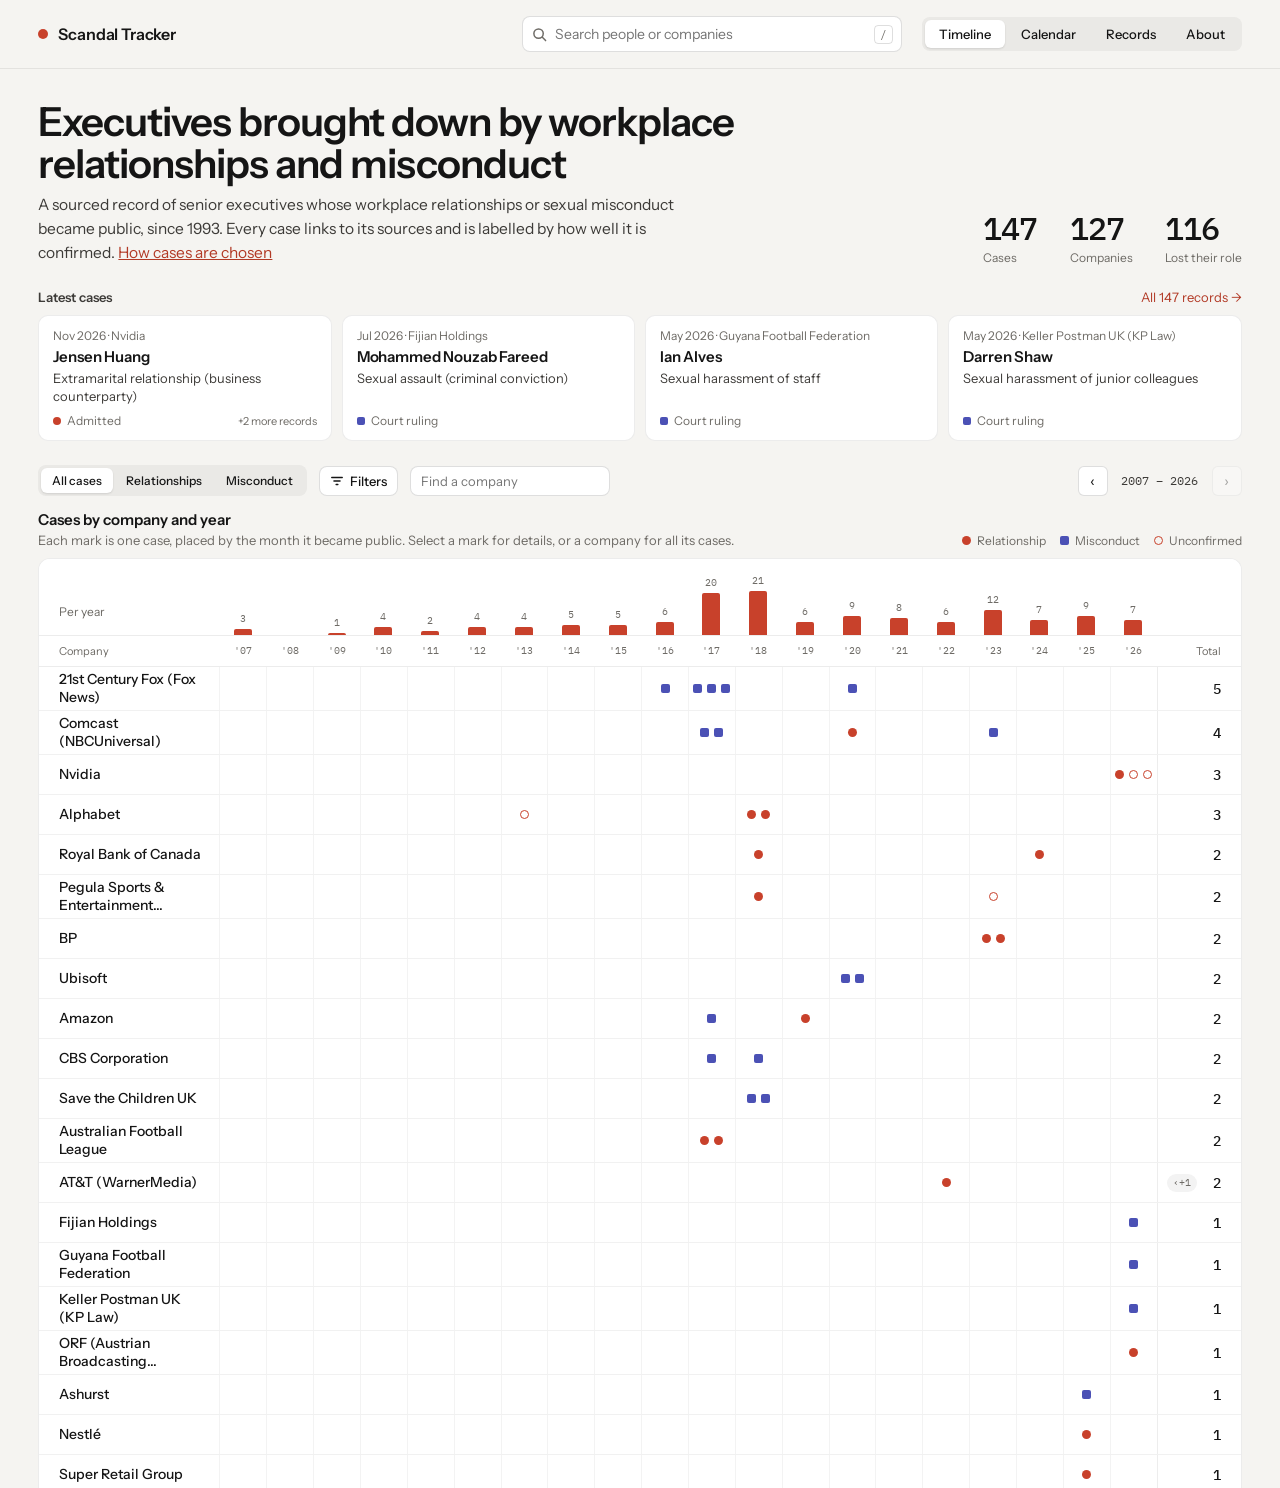
==== app/index.html @ d1c32d29 "app: clearer landing, filter pop-over and motion (ideas 2, 3, 4, 5, 13) Landing - Hero says what the" ====
<!doctype html>
<html lang="en">
<head>
<meta charset="utf-8">
<meta name="viewport" content="width=device-width, initial-scale=1">
<meta name="description" content="A tracker of publicly documented workplace-relationship and sexual-misconduct cases involving senior executives, with sources.">
<meta name="color-scheme" content="light dark">
<title>Scandal Tracker</title>
<link rel="preconnect" href="https://fonts.googleapis.com">
<link href="https://fonts.googleapis.com/css2?family=Instrument+Sans:wght@400;500;600&family=IBM+Plex+Mono:wght@400;500&display=swap" rel="stylesheet">
<link rel="stylesheet" href="styles.css?v=17">
</head>
<body>
<a class="skip" href="#main">Skip to content</a>
<div class="page">
  <header class="hdr" id="hdr">
    <a class="brand" href="#timeline" data-nav="timeline"><span class="brand-dot"></span><span>Scandal Tracker</span></a>
    <div class="search" id="search">
      <svg class="search-ic" viewBox="0 0 16 16" aria-hidden="true"><circle cx="7" cy="7" r="5"/><path d="M11 11l3.5 3.5"/></svg>
      <input id="q" type="search" placeholder="Search people or companies" autocomplete="off"
        role="combobox" aria-expanded="false" aria-controls="sugg" aria-autocomplete="list" aria-label="Search people or companies">
      <kbd class="kbd" aria-hidden="true">/</kbd>
      <ul id="sugg" class="sugg" role="listbox" aria-label="Suggestions" hidden></ul>
    </div>
    <button class="search-toggle" id="searchToggle" type="button" aria-label="Search" aria-expanded="false">
      <svg viewBox="0 0 16 16" aria-hidden="true"><circle cx="7" cy="7" r="5"/><path d="M11 11l3.5 3.5"/></svg>
    </button>
    <nav class="seg tabs" id="tabs" aria-label="Views">
      <button type="button" data-view="timeline">Timeline</button>
      <button type="button" data-view="calendar">Calendar</button>
      <button type="button" data-view="records">Records</button>
      <button type="button" data-view="about">About</button>
    </nav>
  </header>

  <main id="main" tabindex="-1">
    <p id="loading" class="loading" role="status">Loading cases…</p>

    <!-- Shared filter bar: moved into the active view's .fslot by app.js. -->
    <div class="filters" id="filters" hidden>
      <div class="fbar">
        <div class="seg seg-sm" id="typeSeg" role="group" aria-label="Case type">
          <button type="button" data-type="all">All cases</button>
          <button type="button" data-type="relationship">Relationships</button>
          <button type="button" data-type="misconduct">Misconduct</button>
        </div>
        <div class="fpop">
          <button type="button" class="btn fbtn" id="fBtn" aria-expanded="false" aria-controls="fPanel">
            <svg viewBox="0 0 16 16" aria-hidden="true"><path d="M2 4h12M4.5 8h7M7 12h2"/></svg>Filters<span class="fcount" id="fCount" hidden></span></button>
          <div class="fpanel" id="fPanel" role="group" aria-label="More filters" hidden>
            <label class="fld"><span>Company list</span>
              <select id="scope"><option value="All">All companies</option><option>Fortune 500</option><option>Global 500</option><option>Other notable</option></select></label>
            <label class="fld"><span>Evidence</span><select id="ev"></select></label>
            <label class="fld"><span>Outcome</span>
              <select id="lost"><option value="all">Any outcome</option><option value="yes">Lost their role</option><option value="no">Kept their role</option></select></label>
            <label class="chk"><input type="checkbox" id="showP" checked>Include prominent employees</label>
            <label class="chk only-tl"><input type="checkbox" id="showZero">Show companies with no cases</label>
            <div class="fpanel-foot"><button type="button" class="linkish" data-reset>Reset filters</button><button type="button" class="btn btn-sm" id="fDone">Done</button></div>
          </div>
        </div>
        <label class="find only-tl"><span class="vh">Find a company</span>
          <input id="coFind" type="search" placeholder="Find a company" autocomplete="off"></label>
        <div class="range only-tl">
          <button type="button" id="back" aria-label="Earlier years">‹</button>
          <div id="rangeLabel" class="mono" aria-live="polite"></div>
          <button type="button" id="fwd" aria-label="Later years">›</button>
        </div>
      </div>
      <div class="fsum" id="fsum" aria-live="polite"></div>
    </div>

    <section id="v-timeline" hidden>
      <div class="intro hero">
        <div class="intro-text">
          <h1>Executives brought down by workplace relationships and misconduct</h1>
          <p class="lede lede-lg">A sourced record of senior executives whose workplace relationships or sexual misconduct became public<span id="since"></span>. Every case links to its sources and is labelled by how well it is confirmed. <a href="#about/evidence" data-nav="about" data-sec="evidence">How cases are chosen</a></p>
        </div>
        <div class="stats" id="stats"></div>
      </div>
      <div class="latest" id="latest"></div>
      <div class="fslot"></div>
      <div class="tl-cap">
        <div>
          <h2 class="tl-title">Cases by company and year</h2>
          <p class="tl-hint">Each mark is one case, placed by the month it became public. Select a mark for details, or a company for all its cases.</p>
        </div>
        <div class="legend legend-inline" aria-label="Legend">
          <span><i class="dot"></i>Relationship</span>
          <span><i class="dot sq"></i>Misconduct</span>
          <span><i class="dot ring"></i>Unconfirmed</span>
        </div>
      </div>
      <div class="card tl-card"><div class="tl" id="timeline"></div></div>
      <div class="tl-more" id="tlMore"></div>
      <p class="note">Coverage is incomplete. Research is ongoing.</p>
    </section>

    <section id="v-calendar" hidden>
      <div class="intro">
        <div class="intro-text">
          <h1>Cases by month</h1>
          <p class="lede">Every case across all companies, by the month it became public. Darker means more cases. Select a month to see them.</p>
        </div>
        <div class="stats" id="calStats"></div>
      </div>
      <div class="fslot"></div>
      <div class="card scroll-x"><div class="heat" id="heat"></div></div>
      <div class="legend" id="heatLegend"></div>
      <div id="monthList" class="month-list" hidden tabindex="-1"></div>
    </section>

    <section id="v-records" hidden>
      <div class="intro intro-tight">
        <div class="intro-text">
          <h1 class="h1-sm">All records</h1>
          <p class="lede" id="recCount"></p>
        </div>
      </div>
      <div class="fslot"></div>
      <div class="card">
        <table class="tbl" id="recTbl">
          <thead><tr>
            <th aria-sort="descending"><button type="button" class="th-sort" data-sort="date">Disclosed</button></th>
            <th aria-sort="none"><button type="button" class="th-sort" data-sort="company">Company</button></th>
            <th aria-sort="none"><button type="button" class="th-sort" data-sort="person">Person</button></th>
            <th>Category</th><th>Outcome</th>
            <th aria-sort="none"><button type="button" class="th-sort" data-sort="evidence">Evidence</button></th>
          </tr></thead>
          <tbody id="rows"></tbody>
        </table>
      </div>
    </section>

    <section id="v-about" hidden>
      <article class="about" id="aboutDoc"><h1 class="h1-sm">About the data</h1><nav class="toc" id="toc" aria-label="On this page"></nav></article>
    </section>

    <p id="err" class="err" hidden></p>
  </main>

  <footer class="ftr" id="ftr" hidden>
    <div id="updated"></div>
    <div class="ftr-links">
      <a href="#about" data-nav="about">Methodology</a>
      <button type="button" class="linkish" id="dlCsv">Download CSV</button>
      <button type="button" class="linkish" id="dlJson">Download JSON</button>
    </div>
  </footer>

  <button type="button" class="totop" id="toTop" aria-label="Back to top" hidden>↑</button>
  <div id="backdrop" class="backdrop" hidden></div>
  <aside id="drawer" class="drawer" hidden aria-modal="true" role="dialog" aria-labelledby="drName"></aside>
  <div id="toast" class="toast" role="status" hidden></div>
  <div id="hovercard" class="hovercard" aria-hidden="true" hidden></div>
</div>
<script src="app.js?v=16"></script>
</body>
</html>
---- app/styles.css ----
:root{
  --bg:#f5f4f1;--surface:#fff;--ink:#151515;--ink-2:#3d3b38;--muted:#6e6b66;--faint:#8a8680;
  --rule:rgba(21,21,21,.08);--rule-row:rgba(21,21,21,.06);--grid:rgba(21,21,21,.05);
  --border:rgba(21,21,21,.14);--seg:rgba(21,21,21,.05);--empty-cell:rgba(21,21,21,.04);
  --hover:#faf9f7;--accent:#c8412b;--misc:#4b51b5;--shadow-stuck:0 10px 16px -14px rgba(21,21,21,.35);--link:#b23a26;--sel:#f3cfc6;--sum:#2a2826;
  --shadow-pill:0 1px 2px rgba(21,21,21,.12);--shadow-drawer:-12px 0 40px rgba(21,21,21,.12);--shadow-pop:0 8px 28px rgba(21,21,21,.14);
  --backdrop:rgba(21,21,21,.25);
  --mono:'IBM Plex Mono',ui-monospace,monospace;
  --hdr-h:69px;
  color-scheme:light;
}
@media (prefers-color-scheme:dark){
  :root:not([data-theme="light"]){
    --bg:#141312;--surface:#1c1b19;--ink:#f0eeea;--ink-2:#d2cfc9;--muted:#a19d96;--faint:#827e78;
    --rule:rgba(255,255,255,.09);--rule-row:rgba(255,255,255,.07);--grid:rgba(255,255,255,.05);
    --border:rgba(255,255,255,.16);--seg:rgba(255,255,255,.06);--empty-cell:rgba(255,255,255,.04);
    --hover:#242320;--accent:#e2604a;--misc:#a3a7f7;--shadow-stuck:0 10px 16px -14px rgba(0,0,0,.8);--link:#f08672;--sel:#6b2c22;--sum:#e4e1dc;
    --shadow-pill:0 1px 2px rgba(0,0,0,.5);--shadow-drawer:-12px 0 40px rgba(0,0,0,.5);--shadow-pop:0 8px 28px rgba(0,0,0,.5);
    --backdrop:rgba(0,0,0,.5);
    color-scheme:dark;
  }
}
:root[data-theme="dark"]{
  --bg:#141312;--surface:#1c1b19;--ink:#f0eeea;--ink-2:#d2cfc9;--muted:#a19d96;--faint:#827e78;
  --rule:rgba(255,255,255,.09);--rule-row:rgba(255,255,255,.07);--grid:rgba(255,255,255,.05);
  --border:rgba(255,255,255,.16);--seg:rgba(255,255,255,.06);--empty-cell:rgba(255,255,255,.04);
  --hover:#242320;--accent:#e2604a;--misc:#a3a7f7;--shadow-stuck:0 10px 16px -14px rgba(0,0,0,.8);--link:#f08672;--sel:#6b2c22;--sum:#e4e1dc;
  --shadow-pill:0 1px 2px rgba(0,0,0,.5);--shadow-drawer:-12px 0 40px rgba(0,0,0,.5);--shadow-pop:0 8px 28px rgba(0,0,0,.5);
  --backdrop:rgba(0,0,0,.5);
  color-scheme:dark;
}
*{box-sizing:border-box}
body{margin:0;background:var(--bg);color:var(--ink);font-family:'Instrument Sans',system-ui,sans-serif;-webkit-font-smoothing:antialiased}
body.locked{overflow:hidden}
a{color:var(--link)}a:hover{color:var(--ink)}
::selection{background:var(--sel)}
button,input,select{font-family:inherit}
:focus-visible{outline:2px solid var(--accent);outline-offset:2px}
.mono{font-family:var(--mono)}
.vh{position:absolute;width:1px;height:1px;overflow:hidden;clip:rect(0 0 0 0);white-space:nowrap}
.page{min-height:100vh;display:flex;flex-direction:column}

/* Shared controls */
.btn{border:1px solid var(--border);background:var(--surface);color:var(--ink);border-radius:8px;padding:6px 12px;font-size:13px;font-weight:500;cursor:pointer;min-height:32px}
.btn:hover:not(:disabled){border-color:var(--ink)}
.btn:disabled{opacity:.35;cursor:default}
.btn-sm{padding:4px 10px;font-size:12px;min-height:30px}
.linkish{border:none;background:none;padding:0;color:var(--link);text-decoration:underline;text-underline-offset:2px;cursor:pointer;font-size:inherit}
.linkish:hover{color:var(--ink)}
.co-link{border:none;background:none;padding:0;font:inherit;color:inherit;text-align:left;cursor:pointer}
.co-link:hover{color:var(--link);text-decoration:underline;text-underline-offset:2px}

/* Header */
/* Gains depth once content scrolls under it. */
.hdr{transition:box-shadow .2s ease,background-color .2s ease;display:flex;align-items:center;gap:16px 20px;flex-wrap:wrap;padding:16px clamp(16px,3vw,40px);border-bottom:1px solid var(--rule);background:var(--bg);position:sticky;top:0;z-index:6}
.hdr.scrolled{background:color-mix(in srgb,var(--bg) 84%,transparent);-webkit-backdrop-filter:blur(10px) saturate(1.2);backdrop-filter:blur(10px) saturate(1.2);box-shadow:var(--shadow-stuck)}
.brand{display:flex;align-items:center;gap:10px;font-weight:600;font-size:16px;letter-spacing:-.01em;color:var(--ink);text-decoration:none;white-space:nowrap}
.brand:hover{color:var(--ink)}
.brand-dot{width:10px;height:10px;border-radius:50%;background:var(--accent)}
.search{position:relative;flex:1 1 240px;max-width:380px;margin-left:auto;display:flex;align-items:center}
.search input{width:100%;height:36px;padding:0 34px 0 32px;border:1px solid var(--border);border-radius:8px;background:var(--surface);color:var(--ink);font-size:14px}
.search-ic,.search-toggle svg{width:15px;height:15px;fill:none;stroke:currentColor;stroke-width:1.6;stroke-linecap:round}
.search input:focus-visible{outline:none;border-color:var(--ink);box-shadow:0 0 0 3px var(--seg)}
.search-ic{position:absolute;left:10px;color:var(--muted);pointer-events:none}
.kbd{position:absolute;right:9px;font-family:var(--mono);font-size:11px;color:var(--muted);border:1px solid var(--border);border-radius:4px;padding:0 5px;line-height:17px;pointer-events:none}
.search input:focus~.kbd,.search input:not(:placeholder-shown)~.kbd{display:none}
.search-toggle{display:none;border:1px solid var(--border);background:var(--surface);color:var(--ink);border-radius:8px;width:36px;height:36px;align-items:center;justify-content:center;cursor:pointer}
.sugg{position:absolute;top:calc(100% + 6px);left:0;right:0;margin:0;padding:6px;list-style:none;background:var(--surface);border:1px solid var(--rule);border-radius:10px;box-shadow:var(--shadow-pop);max-height:60vh;overflow-y:auto;z-index:20}
.sugg[hidden]{display:none}
.sugg li{display:flex;justify-content:space-between;align-items:baseline;gap:12px;padding:8px 10px;border-radius:6px;cursor:pointer}
.sugg li:hover,.sugg li[aria-selected="true"]{background:var(--hover)}
.sg-l{font-size:14px;color:var(--ink)}
.sg-s{font-size:12px;color:var(--muted);white-space:nowrap;overflow:hidden;text-overflow:ellipsis}
.sg-co .sg-l::before,.sg-co0 .sg-l::before{content:"Company · ";color:var(--muted)}
.sg-co0 .sg-s{color:var(--faint)}
.sg-all .sg-l,.sg-about .sg-l{color:var(--link)}
.sugg li.sg-none{cursor:default;background:none}
.sg-none .sg-l{color:var(--muted)}
a.btn{display:inline-flex;align-items:center;text-decoration:none}

.seg{display:flex;gap:2px;background:var(--seg);border-radius:8px;padding:3px}
.seg button{border:none;border-radius:6px;padding:6px 14px;font-size:13px;font-weight:500;cursor:pointer;background:transparent;color:var(--ink)}
.seg-sm button{padding:5px 11px;font-size:12px}
.seg button.on{background:var(--surface);box-shadow:var(--shadow-pill)}

main{flex:1;width:100%;max-width:1320px;margin:0 auto;padding:32px clamp(16px,3vw,40px) 64px}
h1{margin:0 0 8px;font-size:clamp(28px,3.4vw,40px);font-weight:600;letter-spacing:-.025em;line-height:1.05}
.h1-sm{font-size:32px;letter-spacing:-.02em;margin:0}
.lede{margin:0;font-size:14px;line-height:1.55;color:var(--muted);text-wrap:pretty}
.intro{display:flex;justify-content:space-between;align-items:flex-end;gap:24px;flex-wrap:wrap;margin-bottom:24px}
.intro-text{max-width:560px}
.hero .intro-text{max-width:760px}
.lede-lg{font-size:15.5px;color:var(--ink-2);max-width:640px}
.lede a{white-space:nowrap}
.intro-tight{margin-bottom:16px}
.intro-tight .lede{margin-top:6px}
.stats{display:flex;gap:32px}
.stat-v{font-family:var(--mono);font-size:32px;font-weight:500;letter-spacing:-.02em;line-height:1}
.stat-l{font-size:12px;color:var(--muted);margin-top:6px}
.loading{color:var(--muted);font-size:14px}

.skip{position:absolute;left:-9999px;top:8px;z-index:30;background:var(--ink);color:var(--bg);padding:8px 12px;border-radius:6px}
.skip:focus{left:8px}
main:focus{outline:none}

/* Latest cases */
.latest{margin-bottom:24px}
.latest-top{display:flex;justify-content:space-between;align-items:baseline;gap:12px;margin-bottom:10px}
.latest-h{font-size:13px;font-weight:600;margin:0;color:var(--ink-2)}
.more-link{font-size:13px;text-decoration:none}
.more-link:hover{text-decoration:underline}
.latest-row{display:grid;grid-template-columns:repeat(4,minmax(0,1fr));gap:10px}
.lt-card{display:flex;flex-direction:column;align-items:flex-start;gap:4px;padding:12px 14px;border:1px solid var(--rule);border-radius:10px;background:var(--surface);color:var(--ink);text-align:left;cursor:pointer;min-width:0}
.lt-card:hover{border-color:var(--ink)}
.lt-meta{font-size:12px;color:var(--muted);max-width:100%;white-space:nowrap;overflow:hidden;text-overflow:ellipsis}
.lt-name{font-size:15px;font-weight:600;letter-spacing:-.01em}
.lt-cat{font-size:13px;color:var(--ink-2);line-height:1.35}
.lt-foot{margin-top:auto;padding-top:4px;display:flex;justify-content:space-between;align-items:center;gap:8px;width:100%}
.lt-card .ev{color:var(--muted)}
.lt-more{font-size:11px;color:var(--muted);white-space:nowrap}

/* Filters */
.filters{margin-bottom:6px}
.fbar{display:flex;align-items:center;flex-wrap:wrap;gap:10px 12px;margin-bottom:10px}
.fbar .range{margin-left:auto}
.filters:not([data-view="timeline"]) .only-tl{display:none!important}
.fpop{position:relative}
.fbtn{display:inline-flex;align-items:center;gap:6px;min-height:30px;padding:4px 10px}
.fbtn svg{width:14px;height:14px;fill:none;stroke:currentColor;stroke-width:1.6;stroke-linecap:round}
.fbtn.has{border-color:var(--ink)}
.fcount{min-width:18px;height:18px;padding:0 5px;border-radius:9px;background:var(--accent);color:#fff;font-size:11px;line-height:18px;text-align:center}
.fpanel{position:absolute;top:calc(100% + 6px);left:0;z-index:15;width:300px;display:grid;gap:12px;padding:14px;background:var(--surface);border:1px solid var(--rule);border-radius:12px;box-shadow:var(--shadow-pop)}
.fpanel[hidden]{display:none}
.fld{display:grid;gap:4px}
.fld span{font-size:12px;color:var(--muted)}
.fld select{font-size:13px;padding:6px 8px;min-height:32px;border:1px solid var(--border);border-radius:8px;background:var(--surface);color:var(--ink);width:100%}
.fpanel-foot{display:flex;justify-content:space-between;align-items:center;padding-top:10px;border-top:1px solid var(--rule);font-size:13px}
.toolbar{display:flex;align-items:center;gap:10px 14px;flex-wrap:wrap;margin-bottom:12px}
.tb-end{margin-left:auto}
.sel select{font-size:13px;padding:5px 8px;min-height:30px;border:1px solid var(--border);border-radius:8px;background:var(--surface);color:var(--ink);cursor:pointer}
.chk{display:flex;align-items:center;gap:6px;font-size:13px;cursor:pointer;color:var(--ink-2);white-space:nowrap;min-height:30px}
.chk input{accent-color:var(--accent);margin:0;width:15px;height:15px}
.fsum{display:flex;align-items:center;flex-wrap:wrap;gap:8px;font-size:13px;color:var(--muted)}
.fsum:empty{display:none}
.fsum b{color:var(--ink);font-weight:600}
.chip{display:inline-flex;align-items:center;gap:6px;font-size:12px;padding:3px 6px 3px 10px;border-radius:20px;border:1px solid var(--border);background:var(--surface);color:var(--ink);cursor:pointer}
.chip span{font-size:14px;line-height:1;color:var(--muted)}
.chip:hover{border-color:var(--ink)}
.find input{width:200px;padding:6px 10px;min-height:30px;border:1px solid var(--border);border-radius:8px;background:var(--surface);color:var(--ink);font-size:13px}
.tl-tools{margin-bottom:12px}
.range{display:flex;align-items:center;gap:6px}
.range button{width:30px;height:30px;border-radius:6px;border:1px solid var(--border);background:var(--surface);cursor:pointer;font-size:15px;color:var(--ink)}
.range button:hover:not(:disabled){border-color:var(--ink)}
.range button:disabled{opacity:.35;cursor:default}
#rangeLabel{font-size:12px;min-width:92px;text-align:center;color:var(--ink-2)}

/* Timeline */
.card{background:var(--surface);border:1px solid var(--rule);border-radius:12px}
.scroll-x{overflow-x:auto}
.tl-card{overflow:clip}
.tl{min-width:760px}
.tl-head{position:sticky;top:var(--hdr-h);z-index:3}
.tl-row{display:grid;grid-template-columns:180px 1fr 84px;border-bottom:1px solid var(--rule-row);background:var(--surface)}
.tl-row.hd{border-bottom-color:var(--rule)}
.tl-row.co{min-height:40px}
.tl-row.co:hover{background:var(--hover)}
.tl-name{padding:4px 12px 4px 20px;align-self:stretch;display:flex;align-items:center;border:none;background:none;text-align:left;font-size:14px;font-weight:500;line-height:1.25;color:var(--ink);cursor:pointer;min-width:0}
.tl-name span{display:-webkit-box;-webkit-line-clamp:2;-webkit-box-orient:vertical;overflow:hidden}
.tl-name:hover{color:var(--link);text-decoration:underline;text-underline-offset:2px}
.tl-lab{padding:8px 20px;font-size:11px;color:var(--muted);background:var(--surface);display:flex;align-items:flex-end}
.tl-lab.big{padding:16px 20px;font-size:12px}
.years{display:flex}
.hist{display:flex;align-items:flex-end;height:76px;padding-top:12px}
.bar-col{flex:1;display:flex;flex-direction:column;align-items:center;justify-content:flex-end;gap:4px;height:100%}
.bar-n{font-family:var(--mono);font-size:10px;color:var(--muted)}
.bar{width:50%;max-width:18px;background:var(--accent);border-radius:2px 2px 0 0}
.yr{flex:1;text-align:center;font-family:var(--mono);font-size:10px;color:var(--muted);padding:8px 0}
.cell{flex:1;min-width:0;border-left:1px solid var(--grid);display:flex;align-items:center;justify-content:center;flex-wrap:wrap;gap:5px;padding:6px 2px}
.tot{display:flex;align-items:center;justify-content:flex-end;gap:4px;padding-right:20px;border-left:1px solid var(--rule)}
.tot-n{font-family:var(--mono);font-size:14px;font-weight:500;min-width:1.4em;text-align:right}
.tot-n.zero{color:var(--faint)}
.tot-h{padding:8px 20px 8px 0;font-size:11px;color:var(--muted);text-align:right}
.shift{border:none;background:var(--seg);color:var(--muted);font-family:var(--mono);font-size:10px;border-radius:10px;padding:3px 6px;cursor:pointer;line-height:1.2}
.shift:hover{color:var(--ink);background:var(--sel)}
.tl-cap{display:flex;justify-content:space-between;align-items:flex-end;flex-wrap:wrap;gap:8px 20px;margin:14px 0 10px}
.tl-title{margin:0;font-size:15px;font-weight:600}
.tl-hint{margin:3px 0 0;font-size:13px;color:var(--muted)}
.tl-head.stuck .tl-row.hd:last-child{box-shadow:var(--shadow-stuck)}
.bar{transform-origin:bottom}
.stat-v{font-variant-numeric:tabular-nums}
.tl-more{display:flex;align-items:center;flex-wrap:wrap;gap:10px 14px;margin-top:14px;font-size:13px;color:var(--muted)}
.tl-more:empty{display:none}
.note{margin:12px 0 0;font-size:12px;color:var(--muted)}

.dot{display:inline-block;width:9px;height:9px;border-radius:50%;background:var(--accent);border:none;padding:0;flex:none;box-sizing:border-box}
.dot.ring{background:transparent;border:1.5px solid var(--accent)}
/* 9px visual, ~23px tap target (WCAG 2.5.8). */
button.dot{position:relative;cursor:pointer;transition:transform .12s}
button.dot::before{content:"";position:absolute;inset:-7px}
button.dot:hover{transform:scale(1.4)}
.dot.sm{width:8px;height:8px}
.dot.sq{border-radius:2px;background:var(--misc)}
.dot.sq.ring{background:transparent;border-color:var(--misc)}

.legend{display:flex;gap:20px;flex-wrap:wrap;align-items:center;margin-top:14px;font-size:12px;color:var(--muted)}
.legend span{display:flex;align-items:center;gap:6px}
.legend-inline{margin-top:0;gap:14px}
.legend-note{margin-left:auto}

/* Calendar */
.heat{padding:16px 20px;display:grid;grid-template-columns:48px repeat(12,minmax(24px,1fr)) 48px;gap:4px;align-items:center}
.heat.is-empty{display:block}
.heat .hm-h{font-family:var(--mono);font-size:10px;color:var(--muted);text-align:center}
.heat .hm-y{font-family:var(--mono);font-size:11px;color:var(--ink-2)}
.heat .hm-t{font-family:var(--mono);font-size:12px;font-weight:500;text-align:right}
.heat .hm-t.zero{color:var(--faint)}
.hm-c{height:24px;border-radius:4px;border:none;padding:0;background:var(--empty-cell);font-family:var(--mono);font-size:10px;color:var(--ink);cursor:default}
.hm-c.has{cursor:pointer}
.hm-c.has:hover,.hm-c.on{outline:2px solid var(--ink);outline-offset:1px}
.hm-sw{display:inline-block;width:14px;height:14px;border-radius:3px}
.month-list{margin-top:20px;scroll-margin-top:calc(var(--hdr-h) + 12px)}
.month-list:focus{outline:none}
.ml-top{display:flex;align-items:center;justify-content:space-between;gap:12px;margin-bottom:10px}
.month-list h2{font-size:15px;font-weight:600;margin:0}

/* Records */
.tbl{width:100%;border-collapse:collapse;font-size:14px}
.tbl th{text-align:left;padding:12px;font-weight:500;font-size:12px;color:var(--muted);border-bottom:1px solid var(--rule)}
#recTbl thead th{position:sticky;top:var(--hdr-h);background:var(--surface);z-index:1}
#recTbl thead th:first-child{border-top-left-radius:12px}
#recTbl thead th:last-child{border-top-right-radius:12px}
.th-sort{border:none;background:none;padding:0;font:inherit;color:inherit;cursor:pointer}
.th-sort:hover{color:var(--ink)}
.th-sort[data-dir="asc"],.th-sort[data-dir="desc"]{color:var(--ink)}
.th-sort[data-dir="asc"]::after{content:" ↑"}
.th-sort[data-dir="desc"]::after{content:" ↓"}
.tbl td{padding:12px;vertical-align:top;color:var(--ink-2)}
.tbl th:first-child,.tbl td:first-child{padding-left:20px}
.tbl th:last-child,.tbl td:last-child{padding-right:20px}
.tbl tbody tr{border-bottom:1px solid var(--rule-row);cursor:pointer}
.tbl tbody tr:hover{background:var(--hover)}
.tbl tbody tr.tr-empty{cursor:default}
.tbl tbody tr.tr-empty:hover{background:none}
.td-date{font-family:var(--mono);font-size:12px;color:var(--muted)!important;white-space:nowrap}
.td-co{font-weight:500;color:var(--ink)!important}
.td-ex{color:var(--ink)!important}
.sub{font-size:12px;color:var(--faint)}
.ptag{display:inline-block;font-size:11px;padding:1px 6px;margin-left:4px;border-radius:10px;background:var(--seg);color:var(--ink-2);white-space:nowrap}
.ev{display:flex;align-items:center;gap:6px;font-size:12px;white-space:nowrap}
.empty{padding:28px 20px;color:var(--muted);font-size:14px}
.empty p{margin:0 0 12px}
.empty-act{display:flex;gap:8px;flex-wrap:wrap}

/* About */
.about{max-width:680px;display:flex;flex-direction:column;gap:28px}
.about section{display:flex;flex-direction:column;gap:10px;scroll-margin-top:calc(var(--hdr-h) + 16px)}
.about section:focus{outline:none}
.about h2{margin:0;font-size:15px;font-weight:600}
.about ul,.about ol{margin:0;padding-left:18px;display:flex;flex-direction:column;gap:6px;font-size:14px;line-height:1.6;color:var(--ink-2)}
.about p{margin:0;font-size:14px;line-height:1.6;color:var(--ink-2)}
.toc{display:flex;flex-wrap:wrap;gap:6px 16px;align-items:baseline;font-size:13px;padding-bottom:20px;border-bottom:1px solid var(--rule)}
.toc-l{font-size:12px;color:var(--muted)}

/* Drawer */
.backdrop{position:fixed;inset:0;background:var(--backdrop);z-index:10}
.drawer{position:fixed;top:0;right:0;bottom:0;width:min(480px,100%);background:var(--surface);z-index:11;box-shadow:var(--shadow-drawer);overflow-y:auto;overscroll-behavior:contain;padding:20px 28px 28px;display:flex;flex-direction:column;gap:18px}
.drawer[hidden],.backdrop[hidden]{display:none}
.dr-nav{display:flex;align-items:center;gap:8px;padding-bottom:14px;border-bottom:1px solid var(--rule)}
.dr-pos{font-size:12px;color:var(--muted);min-width:64px;text-align:center}
.dr-meta{font-size:12px;color:var(--muted)}
.dr-meta .co-link{color:var(--ink-2);font-weight:500}
.dr-name{font-size:26px;font-weight:600;letter-spacing:-.02em;line-height:1.15;margin:6px 0 0}
.dr-role{font-size:14px;color:var(--muted);margin-top:2px}
.dr-x{border:1px solid var(--border);background:var(--surface);border-radius:8px;width:32px;height:32px;cursor:pointer;font-size:16px;color:var(--ink);flex:none;margin-left:auto}
.dr-x:hover{border-color:var(--ink)}
.pills{display:flex;gap:8px;flex-wrap:wrap}
.pill{display:flex;align-items:center;gap:6px;font-size:12px;padding:4px 10px;border-radius:20px;background:var(--bg);color:var(--ink)}
.pill.kind{background:transparent;border:1px solid var(--rule)}
.pill.tier{text-decoration:none;border:1px solid transparent}
.pill.tier span{color:var(--muted);font-size:11px}
.pill.tier:hover{border-color:var(--ink);color:var(--ink)}
.dr-def{margin:-6px 0 0;font-size:13px;line-height:1.5;color:var(--muted)}
.dr-def strong{color:var(--ink-2);font-weight:500}
.dr-sum{margin:0;font-size:14px;line-height:1.65;color:var(--sum)}
.dr-facts{display:grid;grid-template-columns:auto 1fr;gap:6px 16px;margin:0;font-size:13px}
.dr-facts dt{color:var(--muted)}
.dr-facts dd{margin:0;color:var(--ink-2)}
.dr-rel ul{margin:0;padding-left:18px;display:flex;flex-direction:column;gap:4px;font-size:13px}
.dr-src{border-top:1px solid var(--rule);padding-top:16px}
.src-card{display:flex;justify-content:space-between;align-items:center;gap:12px;padding:12px 14px;border:1px solid var(--border);border-radius:8px;text-decoration:none;color:var(--ink);margin-bottom:16px}
.src-card:hover{border-color:var(--ink);color:var(--ink)}
.src-l{font-size:13px;font-weight:500}
.src-h{font-size:12px;color:var(--muted);font-family:var(--mono);word-break:break-all}
.src-arrow{font-size:16px;color:var(--accent)}
.src-t{font-size:12px;color:var(--muted);margin-bottom:8px}
.dr-src ul{margin:0;padding-left:18px;display:flex;flex-direction:column;gap:4px;font-size:13px;color:var(--ink-2)}
.dr-arch{margin:10px 0 0;font-size:13px}
.dr-act{display:flex;gap:8px}
.err{color:var(--link);font-size:14px}

/* Footer and floating bits */
.ftr{display:flex;justify-content:space-between;align-items:center;flex-wrap:wrap;gap:10px 24px;padding:20px clamp(16px,3vw,40px);border-top:1px solid var(--rule);font-size:13px;color:var(--muted)}
.ftr-links{display:flex;flex-wrap:wrap;gap:8px 18px}
.ftr-links a,.ftr-links .linkish{color:var(--muted)}
.ftr-links a:hover,.ftr-links .linkish:hover{color:var(--ink)}
.totop{position:fixed;right:16px;bottom:16px;width:42px;height:42px;border-radius:50%;border:1px solid var(--border);background:var(--surface);color:var(--ink);box-shadow:var(--shadow-pop);font-size:18px;cursor:pointer;z-index:8}
.totop[hidden]{display:none}
.toast{position:fixed;left:50%;bottom:24px;transform:translateX(-50%);max-width:min(90vw,520px);word-break:break-all;background:var(--ink);color:var(--bg);padding:9px 14px;border-radius:8px;font-size:13px;z-index:30;box-shadow:var(--shadow-pop)}
.toast[hidden]{display:none}

/* Hover card for timeline dots */
.hovercard{position:fixed;z-index:25;width:290px;padding:12px 14px;background:var(--surface);border:1px solid var(--rule);border-radius:10px;box-shadow:var(--shadow-pop);pointer-events:none;opacity:0;transform:translateY(4px);transition:opacity .12s ease-out,transform .12s ease-out}
.hovercard.below{transform:translateY(-4px)}
.hovercard.show{opacity:1;transform:none}
.hovercard[hidden]{display:none}
.hc-meta{font-size:11px;color:var(--muted)}
.hc-name{font-size:15px;font-weight:600;margin-top:3px;letter-spacing:-.01em}
.hc-role{font-size:12px;color:var(--muted)}
.hc-sum{margin:8px 0 0;font-size:13px;line-height:1.45;color:var(--ink-2)}
.hc-foot{display:flex;justify-content:space-between;align-items:center;margin-top:10px;font-size:12px}
.hc-foot .ev{color:var(--ink-2)}
.hc-cta{color:var(--faint);font-size:11px}

/* Motion: first-load reveal and pop-overs. Skipped entirely under reduced motion. */
@media (prefers-reduced-motion:no-preference){
  .tl.intro .bar{animation:st-grow .6s cubic-bezier(.2,.7,.2,1) both;animation-delay:calc(var(--i) * 18ms)}
  .tl.intro .bar-n{animation:st-fade .35s ease-out both;animation-delay:calc(var(--i) * 18ms + 280ms)}
  .tl.intro button.dot{animation:st-pop .35s cubic-bezier(.2,.7,.2,1) both;animation-delay:.3s}
  .fpanel:not([hidden]),.sugg:not([hidden]){animation:st-drop .14s ease-out}
}
@keyframes st-grow{from{transform:scaleY(0)}}
@keyframes st-fade{from{opacity:0}}
@keyframes st-pop{from{opacity:0;transform:scale(.3)}}
@keyframes st-drop{from{opacity:0;transform:translateY(-4px)}}
@media (prefers-reduced-motion:reduce){button.dot,.hovercard,.hdr{transition:none}}

/* Tablet and below */
@media (max-width:1000px){
  .latest-row{grid-template-columns:repeat(2,minmax(0,1fr))}
}
@media (max-width:900px){
  .tl{min-width:0}
  .tl-row{grid-template-columns:150px 1fr 70px}
  .tl-name{padding-left:14px}
  .tl-lab,.tl-lab.big{padding-left:14px;padding-right:14px}
  .tot,.tot-h{padding-right:14px}
  .tb-end{margin-left:0}
  .legend-inline{flex-basis:100%}
}

/* Phone */
@media (max-width:640px){
  .hdr{padding:10px 16px;gap:10px}
  .brand{flex:1}
  .search-toggle{display:inline-flex;order:2}
  .search{display:none;order:3;flex-basis:100%;max-width:none;margin-left:0}
  .hdr.s-open .search{display:flex}
  .kbd{display:none}
  .tabs{order:4;width:100%;overflow-x:auto}
  .tabs button{flex:1;padding:7px 8px}
  main{padding:20px 16px 48px}
  h1{font-size:26px}
  .h1-sm{font-size:26px}
  .intro{margin-bottom:18px;gap:16px}
  .stats{gap:24px}
  .stat-v{font-size:26px}
  .legend{gap:12px}
  .legend-note{margin-left:0;flex-basis:100%}
  .seg{max-width:100%;overflow-x:auto}
  .seg-sm button{white-space:nowrap}
  .toolbar{gap:8px 10px}
  .fbar .range{order:2}
  .find{order:3;flex:1 1 100%;min-width:0}
  .find input{width:100%}
  .fpanel{width:min(320px,calc(100vw - 32px))}
  .lede-lg{font-size:15px}

  .latest-row{display:grid;grid-auto-flow:column;grid-template-columns:none;grid-auto-columns:78%;overflow-x:auto;scroll-snap-type:x mandatory;padding-bottom:4px}
  .lt-card{scroll-snap-align:start}

  .tl{min-width:0}
  .tl-row{grid-template-columns:112px 1fr 50px}
  .tl-name{padding:4px 6px 4px 10px;font-size:13px}
  .tl-lab,.tl-lab.big{padding:8px 10px}
  .tot{padding-right:8px;flex-direction:column-reverse;align-items:flex-end;justify-content:center;gap:2px}
  .tot-h{padding-right:8px}
  .shift{font-size:9px;padding:2px 4px}

  .heat{padding:12px 8px;grid-template-columns:34px repeat(12,1fr) 24px;gap:2px}
  .heat .hm-h{font-size:9px}
  .heat .hm-y,.heat .hm-t{font-size:10px}
  .hm-c{height:22px;font-size:9px;border-radius:3px}

  /* Records as cards; the header becomes a sort bar. */
  .tbl,.tbl tbody{display:block}
  .tbl thead{display:none}
  #recTbl thead{display:block}
  #recTbl thead tr{display:flex;flex-wrap:wrap;align-items:center;gap:6px 16px;padding:10px 16px;border-bottom:1px solid var(--rule)}
  #recTbl thead tr::before{content:"Sort by";font-size:12px;color:var(--faint)}
  #recTbl thead th{position:static;padding:0!important;border:none}
  #recTbl thead th:not([aria-sort]){display:none}
  .tbl tbody tr{display:grid;grid-template-columns:1fr auto;grid-template-areas:"date ev" "ex ex" "co co" "cat cat" "out out";gap:2px 12px;padding:14px 16px}
  .tbl tbody tr.tr-empty{display:block;padding:0}
  .tbl td{padding:0!important}
  .tbl .td-date{grid-area:date}
  .tbl .td-ev{grid-area:ev}
  .tbl .td-ex{grid-area:ex;font-size:15px;font-weight:500;margin-top:4px}
  .tbl .td-co{grid-area:co;font-weight:400;color:var(--ink-2)!important}
  .tbl .td-cat{grid-area:cat;font-size:13px;color:var(--muted)}
  .tbl .td-out{grid-area:out;font-size:13px;color:var(--muted)}
  .tbl .td-out::before{content:"Outcome: "}
  .drawer{padding:14px 16px 24px}
  .dr-name{font-size:22px}
  .ftr{flex-direction:column;align-items:flex-start}
}
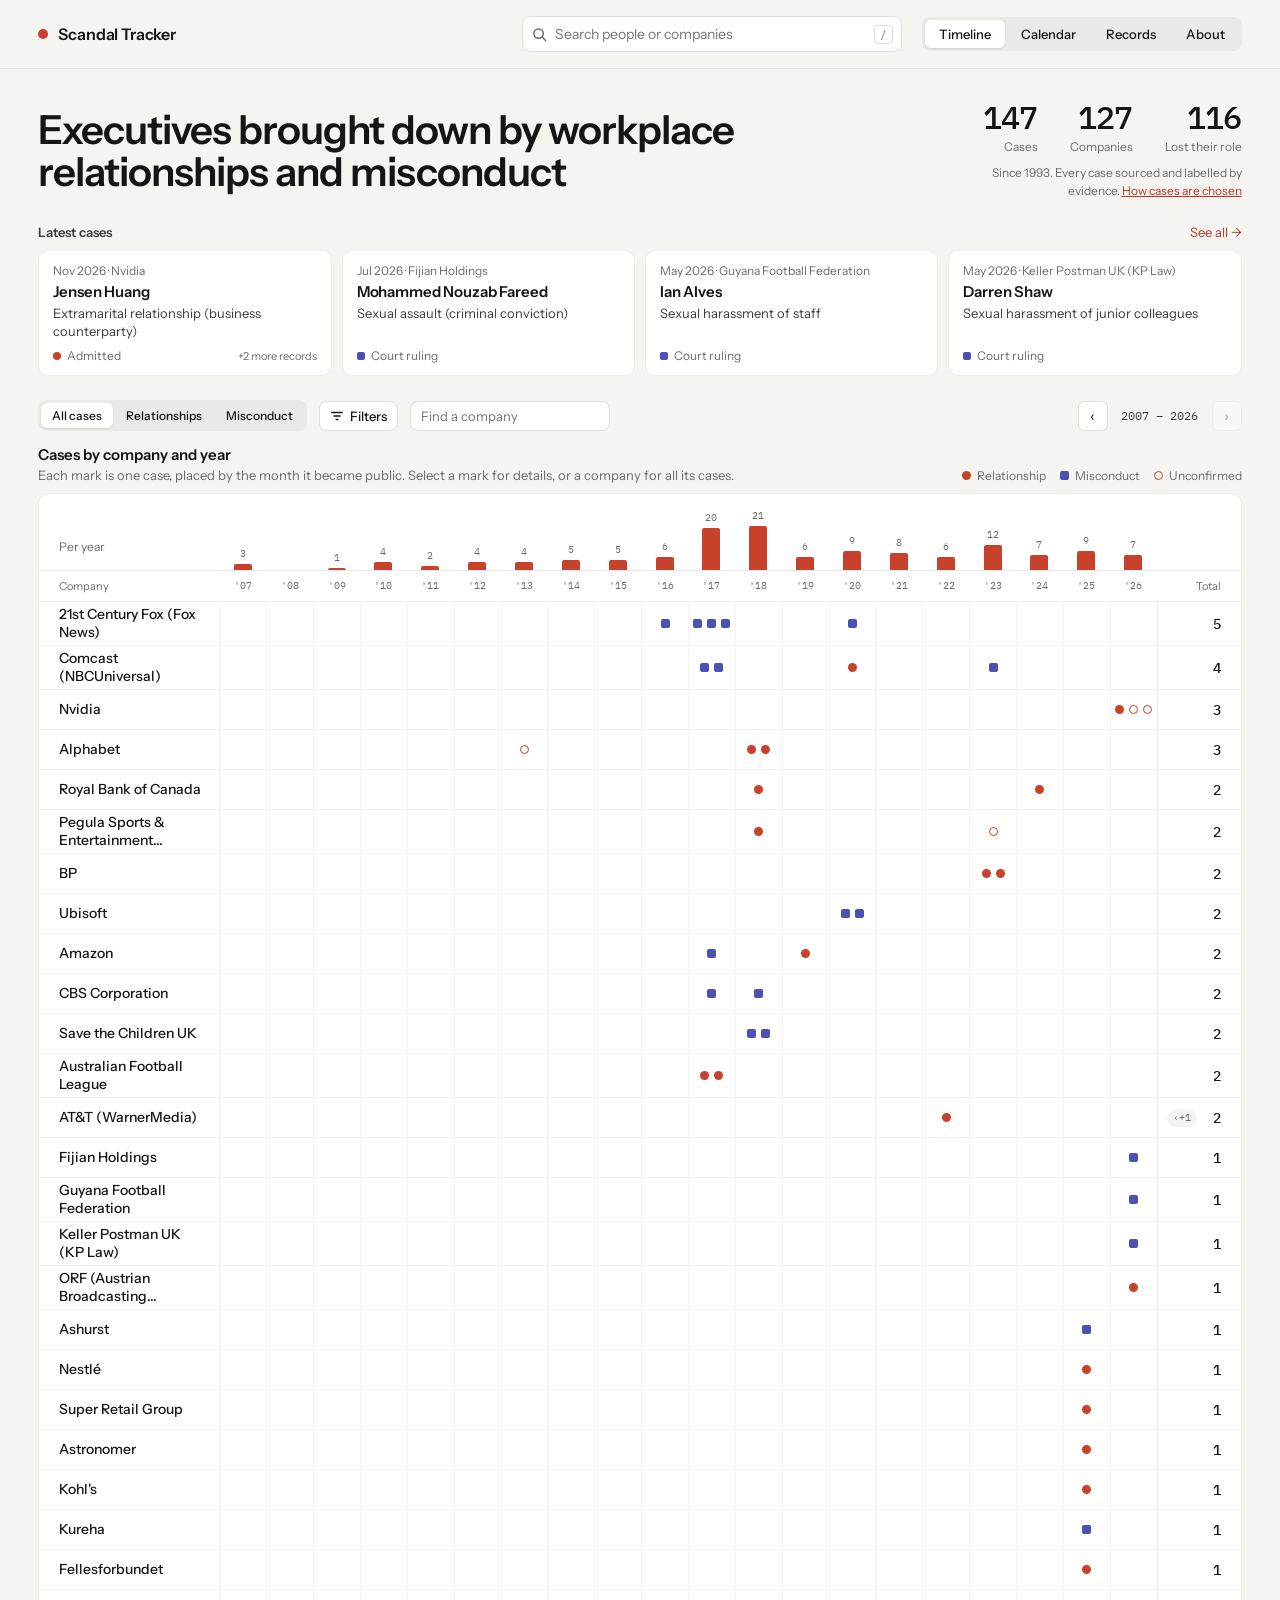
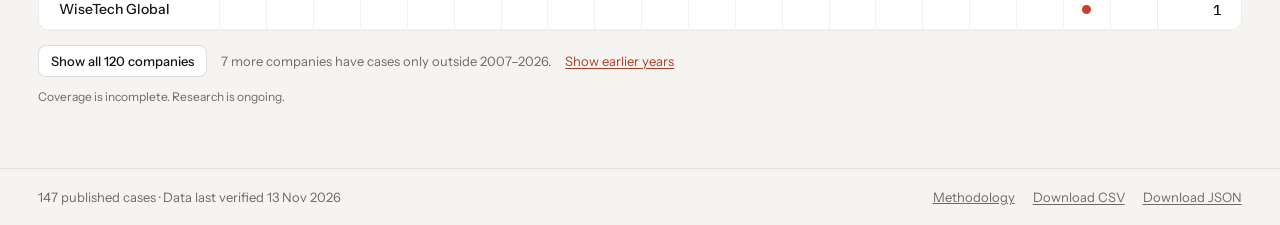
==== commit 53150c3d: "app: fix load jitter; quieter hero - The first-load reveal added an "intro" class to the timeline, w" ====
--- a/app/index.html
+++ b/app/index.html
@@ -8,7 +8,7 @@
 <title>Scandal Tracker</title>
 <link rel="preconnect" href="https://fonts.googleapis.com">
 <link href="https://fonts.googleapis.com/css2?family=Instrument+Sans:wght@400;500;600&family=IBM+Plex+Mono:wght@400;500&display=swap" rel="stylesheet">
-<link rel="stylesheet" href="styles.css?v=17">
+<link rel="stylesheet" href="styles.css?v=18">
 </head>
 <body>
 <a class="skip" href="#main">Skip to content</a>
@@ -71,11 +71,11 @@
 
     <section id="v-timeline" hidden>
       <div class="intro hero">
-        <div class="intro-text">
-          <h1>Executives brought down by workplace relationships and misconduct</h1>
-          <p class="lede lede-lg">A sourced record of senior executives whose workplace relationships or sexual misconduct became public<span id="since"></span>. Every case links to its sources and is labelled by how well it is confirmed. <a href="#about/evidence" data-nav="about" data-sec="evidence">How cases are chosen</a></p>
+        <h1>Executives brought down by workplace relationships and misconduct</h1>
+        <div class="hero-side">
+          <div class="stats" id="stats"></div>
+          <p class="hero-note">Since <span id="since">1993</span>. Every case sourced and labelled by evidence. <a href="#about/evidence" data-nav="about" data-sec="evidence">How cases are chosen</a></p>
         </div>
-        <div class="stats" id="stats"></div>
       </div>
       <div class="latest" id="latest"></div>
       <div class="fslot"></div>
@@ -153,6 +153,6 @@
   <div id="toast" class="toast" role="status" hidden></div>
   <div id="hovercard" class="hovercard" aria-hidden="true" hidden></div>
 </div>
-<script src="app.js?v=16"></script>
+<script src="app.js?v=17"></script>
 </body>
 </html>
--- a/app/styles.css
+++ b/app/styles.css
@@ -89,7 +89,10 @@
 .lede{margin:0;font-size:14px;line-height:1.55;color:var(--muted);text-wrap:pretty}
 .intro{display:flex;justify-content:space-between;align-items:flex-end;gap:24px;flex-wrap:wrap;margin-bottom:24px}
 .intro-text{max-width:560px}
-.hero .intro-text{max-width:760px}
+.hero{align-items:center}
+.hero h1{max-width:760px;margin:0}
+.hero-side{display:flex;flex-direction:column;align-items:flex-end;gap:10px;text-align:right}
+.hero-note{margin:0;max-width:300px;font-size:12px;line-height:1.5;color:var(--muted)}
 .lede-lg{font-size:15.5px;color:var(--ink-2);max-width:640px}
 .lede a{white-space:nowrap}
 .intro-tight{margin-bottom:16px}
@@ -323,9 +326,9 @@
 
 /* Motion: first-load reveal and pop-overs. Skipped entirely under reduced motion. */
 @media (prefers-reduced-motion:no-preference){
-  .tl.intro .bar{animation:st-grow .6s cubic-bezier(.2,.7,.2,1) both;animation-delay:calc(var(--i) * 18ms)}
-  .tl.intro .bar-n{animation:st-fade .35s ease-out both;animation-delay:calc(var(--i) * 18ms + 280ms)}
-  .tl.intro button.dot{animation:st-pop .35s cubic-bezier(.2,.7,.2,1) both;animation-delay:.3s}
+  .tl.tl-reveal .bar{animation:st-grow .6s cubic-bezier(.2,.7,.2,1) both;animation-delay:calc(var(--i) * 18ms)}
+  .tl.tl-reveal .bar-n{animation:st-fade .35s ease-out both;animation-delay:calc(var(--i) * 18ms + 280ms)}
+  .tl.tl-reveal button.dot{animation:st-pop .35s cubic-bezier(.2,.7,.2,1) both;animation-delay:.3s}
   .fpanel:not([hidden]),.sugg:not([hidden]){animation:st-drop .14s ease-out}
 }
 @keyframes st-grow{from{transform:scaleY(0)}}
@@ -373,7 +376,7 @@
   .find{order:3;flex:1 1 100%;min-width:0}
   .find input{width:100%}
   .fpanel{width:min(320px,calc(100vw - 32px))}
-  .lede-lg{font-size:15px}
+  .hero-side{align-items:flex-start;text-align:left}
 
   .latest-row{display:grid;grid-auto-flow:column;grid-template-columns:none;grid-auto-columns:78%;overflow-x:auto;scroll-snap-type:x mandatory;padding-bottom:4px}
   .lt-card{scroll-snap-align:start}
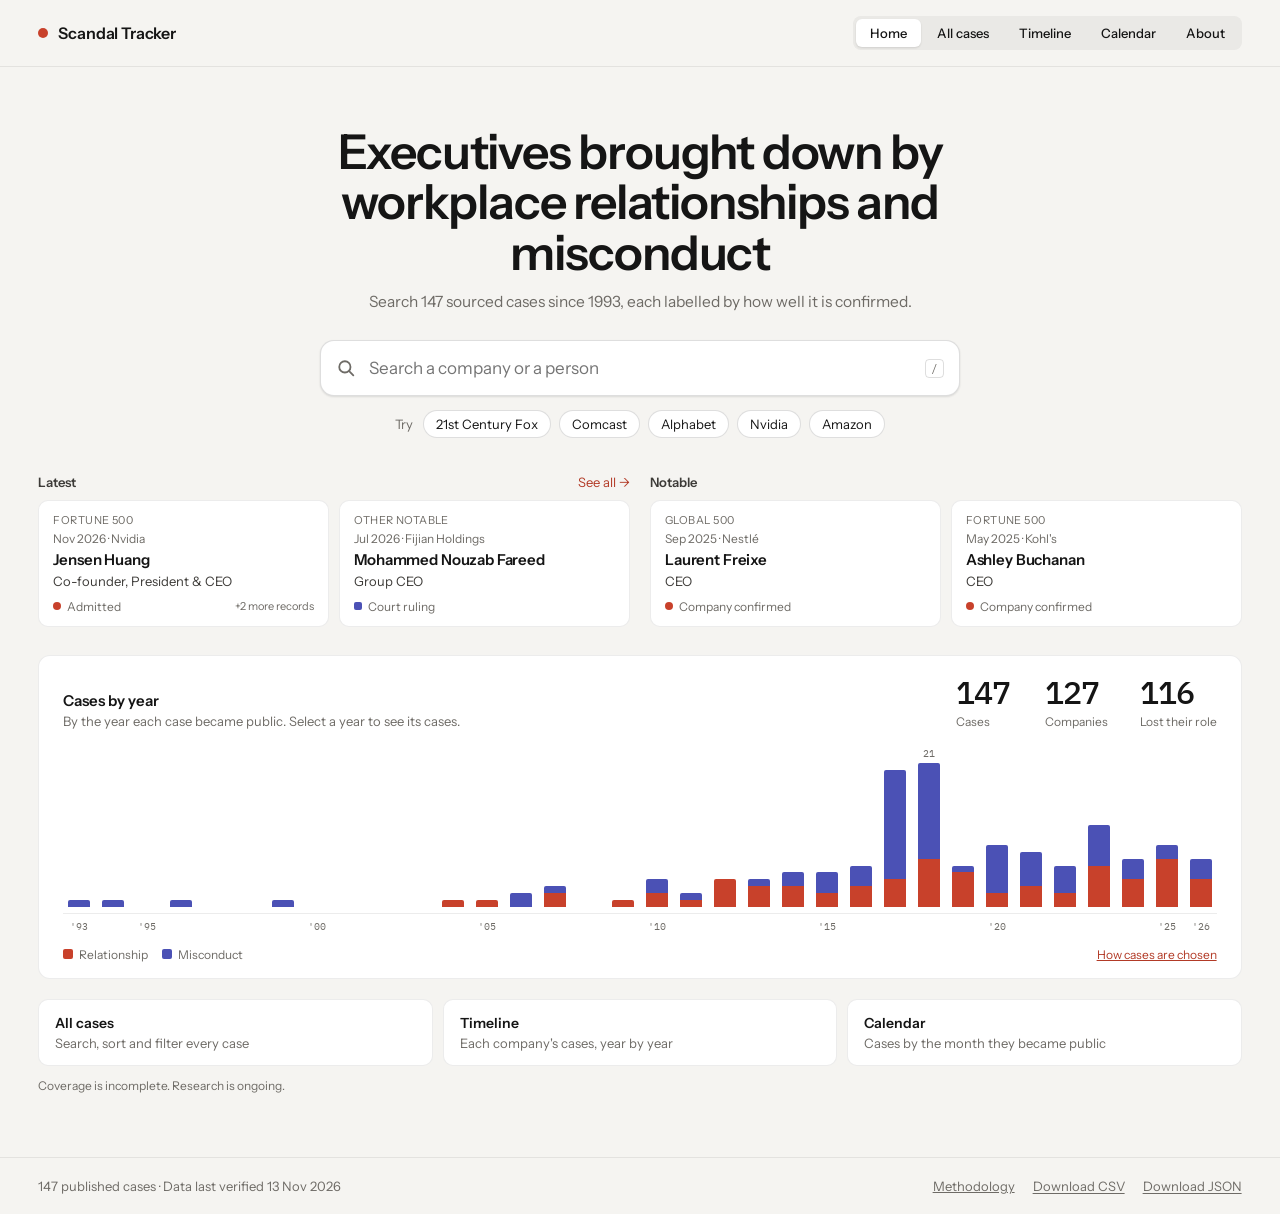
==== commit 88f013f0: "app: home page with search, featured cases and cases by year - New default Home view: centred headli" ====
--- a/app/index.html
+++ b/app/index.html
@@ -8,13 +8,14 @@
 <title>Scandal Tracker</title>
 <link rel="preconnect" href="https://fonts.googleapis.com">
 <link href="https://fonts.googleapis.com/css2?family=Instrument+Sans:wght@400;500;600&family=IBM+Plex+Mono:wght@400;500&display=swap" rel="stylesheet">
-<link rel="stylesheet" href="styles.css?v=18">
+<link rel="stylesheet" href="styles.css?v=19">
 </head>
 <body>
 <a class="skip" href="#main">Skip to content</a>
 <div class="page">
   <header class="hdr" id="hdr">
-    <a class="brand" href="#timeline" data-nav="timeline"><span class="brand-dot"></span><span>Scandal Tracker</span></a>
+    <a class="brand" href="#home" data-nav="home"><span class="brand-dot"></span><span>Scandal Tracker</span></a>
+    <div class="hdr-slot" id="hdrSlot">
     <div class="search" id="search">
       <svg class="search-ic" viewBox="0 0 16 16" aria-hidden="true"><circle cx="7" cy="7" r="5"/><path d="M11 11l3.5 3.5"/></svg>
       <input id="q" type="search" placeholder="Search people or companies" autocomplete="off"
@@ -22,13 +23,15 @@
       <kbd class="kbd" aria-hidden="true">/</kbd>
       <ul id="sugg" class="sugg" role="listbox" aria-label="Suggestions" hidden></ul>
     </div>
+    </div>
     <button class="search-toggle" id="searchToggle" type="button" aria-label="Search" aria-expanded="false">
       <svg viewBox="0 0 16 16" aria-hidden="true"><circle cx="7" cy="7" r="5"/><path d="M11 11l3.5 3.5"/></svg>
     </button>
     <nav class="seg tabs" id="tabs" aria-label="Views">
+      <button type="button" data-view="home">Home</button>
+      <button type="button" data-view="records">All cases</button>
       <button type="button" data-view="timeline">Timeline</button>
       <button type="button" data-view="calendar">Calendar</button>
-      <button type="button" data-view="records">Records</button>
       <button type="button" data-view="about">About</button>
     </nav>
   </header>
@@ -69,21 +72,45 @@
       <div class="fsum" id="fsum" aria-live="polite"></div>
     </div>
 
-    <section id="v-timeline" hidden>
-      <div class="intro hero">
-        <h1>Executives brought down by workplace relationships and misconduct</h1>
-        <div class="hero-side">
+    <section id="v-home" hidden>
+      <div class="home-hero">
+        <h1 class="home-h1">Executives brought down by workplace relationships and misconduct</h1>
+        <p class="home-sub">Search <span id="homeCount"></span> sourced cases since <span id="since"></span>, each labelled by how well it is confirmed.</p>
+        <div class="home-search" id="homeSlot"></div>
+        <div class="home-chips" id="homeChips"></div>
+      </div>
+      <div class="home-cards" id="homeCards"></div>
+      <div class="card home-years">
+        <div class="hy-top">
+          <div>
+            <h2 class="tl-title">Cases by year</h2>
+            <p class="tl-hint">By the year each case became public. Select a year to see its cases.</p>
+          </div>
           <div class="stats" id="stats"></div>
-          <p class="hero-note">Since <span id="since">1993</span>. Every case sourced and labelled by evidence. <a href="#about/evidence" data-nav="about" data-sec="evidence">How cases are chosen</a></p>
+        </div>
+        <div class="hy-chart" id="yearChart"></div>
+        <div class="hy-foot">
+          <div class="legend legend-inline"><span><i class="sw"></i>Relationship</span><span><i class="sw sw-m"></i>Misconduct</span></div>
+          <a href="#about/evidence" data-nav="about" data-sec="evidence">How cases are chosen</a>
         </div>
       </div>
-      <div class="latest" id="latest"></div>
+      <nav class="home-browse" aria-label="Browse">
+        <a href="#records" data-nav="records"><b>All cases</b><span>Search, sort and filter every case</span></a>
+        <a href="#timeline" data-nav="timeline"><b>Timeline</b><span>Each company's cases, year by year</span></a>
+        <a href="#calendar" data-nav="calendar"><b>Calendar</b><span>Cases by the month they became public</span></a>
+      </nav>
+      <p class="note">Coverage is incomplete. Research is ongoing.</p>
+    </section>
+
+    <section id="v-timeline" hidden>
+      <div class="intro intro-tight">
+        <div class="intro-text">
+          <h1 class="h1-sm">Cases by company and year</h1>
+          <p class="lede">Each mark is one case, placed by the month it became public. Select a mark for details, or a company for all its cases.</p>
+        </div>
+      </div>
       <div class="fslot"></div>
       <div class="tl-cap">
-        <div>
-          <h2 class="tl-title">Cases by company and year</h2>
-          <p class="tl-hint">Each mark is one case, placed by the month it became public. Select a mark for details, or a company for all its cases.</p>
-        </div>
         <div class="legend legend-inline" aria-label="Legend">
           <span><i class="dot"></i>Relationship</span>
           <span><i class="dot sq"></i>Misconduct</span>
@@ -112,7 +139,7 @@
     <section id="v-records" hidden>
       <div class="intro intro-tight">
         <div class="intro-text">
-          <h1 class="h1-sm">All records</h1>
+          <h1 class="h1-sm">All cases</h1>
           <p class="lede" id="recCount"></p>
         </div>
       </div>
@@ -153,6 +180,6 @@
   <div id="toast" class="toast" role="status" hidden></div>
   <div id="hovercard" class="hovercard" aria-hidden="true" hidden></div>
 </div>
-<script src="app.js?v=17"></script>
+<script src="app.js?v=18"></script>
 </body>
 </html>
--- a/app/styles.css
+++ b/app/styles.css
@@ -57,7 +57,10 @@
 .brand{display:flex;align-items:center;gap:10px;font-weight:600;font-size:16px;letter-spacing:-.01em;color:var(--ink);text-decoration:none;white-space:nowrap}
 .brand:hover{color:var(--ink)}
 .brand-dot{width:10px;height:10px;border-radius:50%;background:var(--accent)}
+.hdr-slot{display:contents}
 .search{position:relative;flex:1 1 240px;max-width:380px;margin-left:auto;display:flex;align-items:center}
+.tabs{margin-left:auto}
+.hdr[data-view="home"] .search-toggle{display:none}
 .search input{width:100%;height:36px;padding:0 34px 0 32px;border:1px solid var(--border);border-radius:8px;background:var(--surface);color:var(--ink);font-size:14px}
 .search-ic,.search-toggle svg{width:15px;height:15px;fill:none;stroke:currentColor;stroke-width:1.6;stroke-linecap:round}
 .search input:focus-visible{outline:none;border-color:var(--ink);box-shadow:0 0 0 3px var(--seg)}
@@ -191,6 +194,48 @@
 .tl-head.stuck .tl-row.hd:last-child{box-shadow:var(--shadow-stuck)}
 .bar{transform-origin:bottom}
 .stat-v{font-variant-numeric:tabular-nums}
+.tl-cap .legend{margin-left:auto}
+
+/* Home */
+.home-hero{max-width:760px;margin:0 auto;padding:28px 0 36px;text-align:center}
+.home-h1{font-size:clamp(30px,4vw,48px);margin:0 0 12px}
+.home-sub{margin:0 auto;max-width:560px;font-size:15.5px;line-height:1.55;color:var(--muted)}
+.home-search{max-width:640px;margin:26px auto 14px}
+.home-search .search{display:flex;max-width:none;margin:0;width:100%}
+.home-search .search input{height:56px;font-size:17px;padding:0 44px 0 48px;border-radius:14px;box-shadow:var(--shadow-pill)}
+.home-search .search-ic{left:17px;width:18px;height:18px}
+.home-search .kbd{right:16px}
+.home-search .sugg{text-align:left;top:calc(100% + 8px)}
+.home-chips{display:flex;justify-content:center;align-items:center;flex-wrap:wrap;gap:8px}
+.hc-l{font-size:13px;color:var(--muted);margin-right:2px}
+.chip-soft{padding:5px 12px;font-size:13px}
+.home-cards{display:grid;grid-template-columns:1fr 1fr;gap:16px 20px;margin-bottom:28px}
+.hc-row{display:grid;grid-template-columns:1fr 1fr;gap:10px}
+.lt-kick{font-size:11px;letter-spacing:.04em;text-transform:uppercase;color:var(--muted)}
+.home-years{padding:20px 24px 16px}
+.hy-top{display:flex;justify-content:space-between;align-items:flex-end;flex-wrap:wrap;gap:16px 24px}
+.yc{display:flex;align-items:flex-end;gap:3px;height:160px;margin-top:18px}
+.yc-col{flex:1;min-width:0;height:100%;display:flex;flex-direction:column;justify-content:flex-end;align-items:center;gap:3px;border:none;background:none;padding:0;cursor:pointer;color:inherit}
+.yc-col:disabled{cursor:default}
+.yc-n{font-family:var(--mono);font-size:10px;color:var(--muted);height:13px;opacity:0;transition:opacity .12s}
+.yc-col.peak .yc-n,.yc-col:hover .yc-n,.yc-col:focus-visible .yc-n{opacity:1}
+.yc-bar{height:calc(var(--h) * (100% - 16px));width:72%;max-width:22px;display:flex;flex-direction:column;border-radius:2px 2px 0 0;overflow:hidden;transform-origin:bottom}
+.yc-bar i{display:block;flex-basis:0;min-height:0}
+.yc-m{background:var(--misc)}
+.yc-r{background:var(--accent)}
+.yc-col:not(:disabled):hover .yc-bar{opacity:.75}
+.yc-axis{display:flex;gap:3px;margin-top:6px;padding-top:6px;border-top:1px solid var(--rule)}
+.yc-axis span{flex:1;min-width:0;text-align:center;font-family:var(--mono);font-size:10px;color:var(--muted);white-space:nowrap;overflow:visible}
+.hy-foot{display:flex;justify-content:space-between;align-items:center;flex-wrap:wrap;gap:8px 16px;margin-top:14px;font-size:12px}
+.hy-foot .legend{margin:0}
+.sw{display:inline-block;width:10px;height:10px;border-radius:2px;background:var(--accent)}
+.sw-m{background:var(--misc)}
+.home-browse{display:grid;grid-template-columns:repeat(3,1fr);gap:10px;margin-top:20px}
+.home-browse a{display:flex;flex-direction:column;gap:3px;padding:14px 16px;border:1px solid var(--rule);border-radius:10px;background:var(--surface);color:var(--ink);text-decoration:none}
+.home-browse a:hover{border-color:var(--ink)}
+.home-browse b{font-size:14px;font-weight:600}
+.home-browse span{font-size:13px;color:var(--muted)}
+
 .tl-more{display:flex;align-items:center;flex-wrap:wrap;gap:10px 14px;margin-top:14px;font-size:13px;color:var(--muted)}
 .tl-more:empty{display:none}
 .note{margin:12px 0 0;font-size:12px;color:var(--muted)}
@@ -328,6 +373,9 @@
 @media (prefers-reduced-motion:no-preference){
   .tl.tl-reveal .bar{animation:st-grow .6s cubic-bezier(.2,.7,.2,1) both;animation-delay:calc(var(--i) * 18ms)}
   .tl.tl-reveal .bar-n{animation:st-fade .35s ease-out both;animation-delay:calc(var(--i) * 18ms + 280ms)}
+  #yearChart.tl-reveal .yc-bar{animation:st-grow .6s cubic-bezier(.2,.7,.2,1) both;animation-delay:calc(var(--i) * 14ms)}
+  .home-cards .lt-card{transition:transform .15s ease-out,border-color .15s}
+  .home-cards .lt-card:hover{transform:translateY(-2px)}
   .tl.tl-reveal button.dot{animation:st-pop .35s cubic-bezier(.2,.7,.2,1) both;animation-delay:.3s}
   .fpanel:not([hidden]),.sugg:not([hidden]){animation:st-drop .14s ease-out}
 }
@@ -340,6 +388,7 @@
 /* Tablet and below */
 @media (max-width:1000px){
   .latest-row{grid-template-columns:repeat(2,minmax(0,1fr))}
+  .home-cards{grid-template-columns:1fr}
 }
 @media (max-width:900px){
   .tl{min-width:0}
@@ -360,7 +409,7 @@
   .hdr.s-open .search{display:flex}
   .kbd{display:none}
   .tabs{order:4;width:100%;overflow-x:auto}
-  .tabs button{flex:1;padding:7px 8px}
+  .tabs button{flex:1;padding:7px 4px;font-size:12.5px;white-space:nowrap}
   main{padding:20px 16px 48px}
   h1{font-size:26px}
   .h1-sm{font-size:26px}
@@ -372,6 +421,14 @@
   .seg{max-width:100%;overflow-x:auto}
   .seg-sm button{white-space:nowrap}
   .toolbar{gap:8px 10px}
+  .home-hero{padding:8px 0 24px}
+  .home-search .search input{height:50px;font-size:16px}
+  .hc-row{grid-template-columns:1fr}
+  .home-years{padding:16px}
+  .yc{height:130px;gap:2px}
+  .yc-axis{gap:2px}
+  .yc-axis span{font-size:9px}
+  .home-browse{grid-template-columns:1fr}
   .fbar .range{order:2}
   .find{order:3;flex:1 1 100%;min-width:0}
   .find input{width:100%}
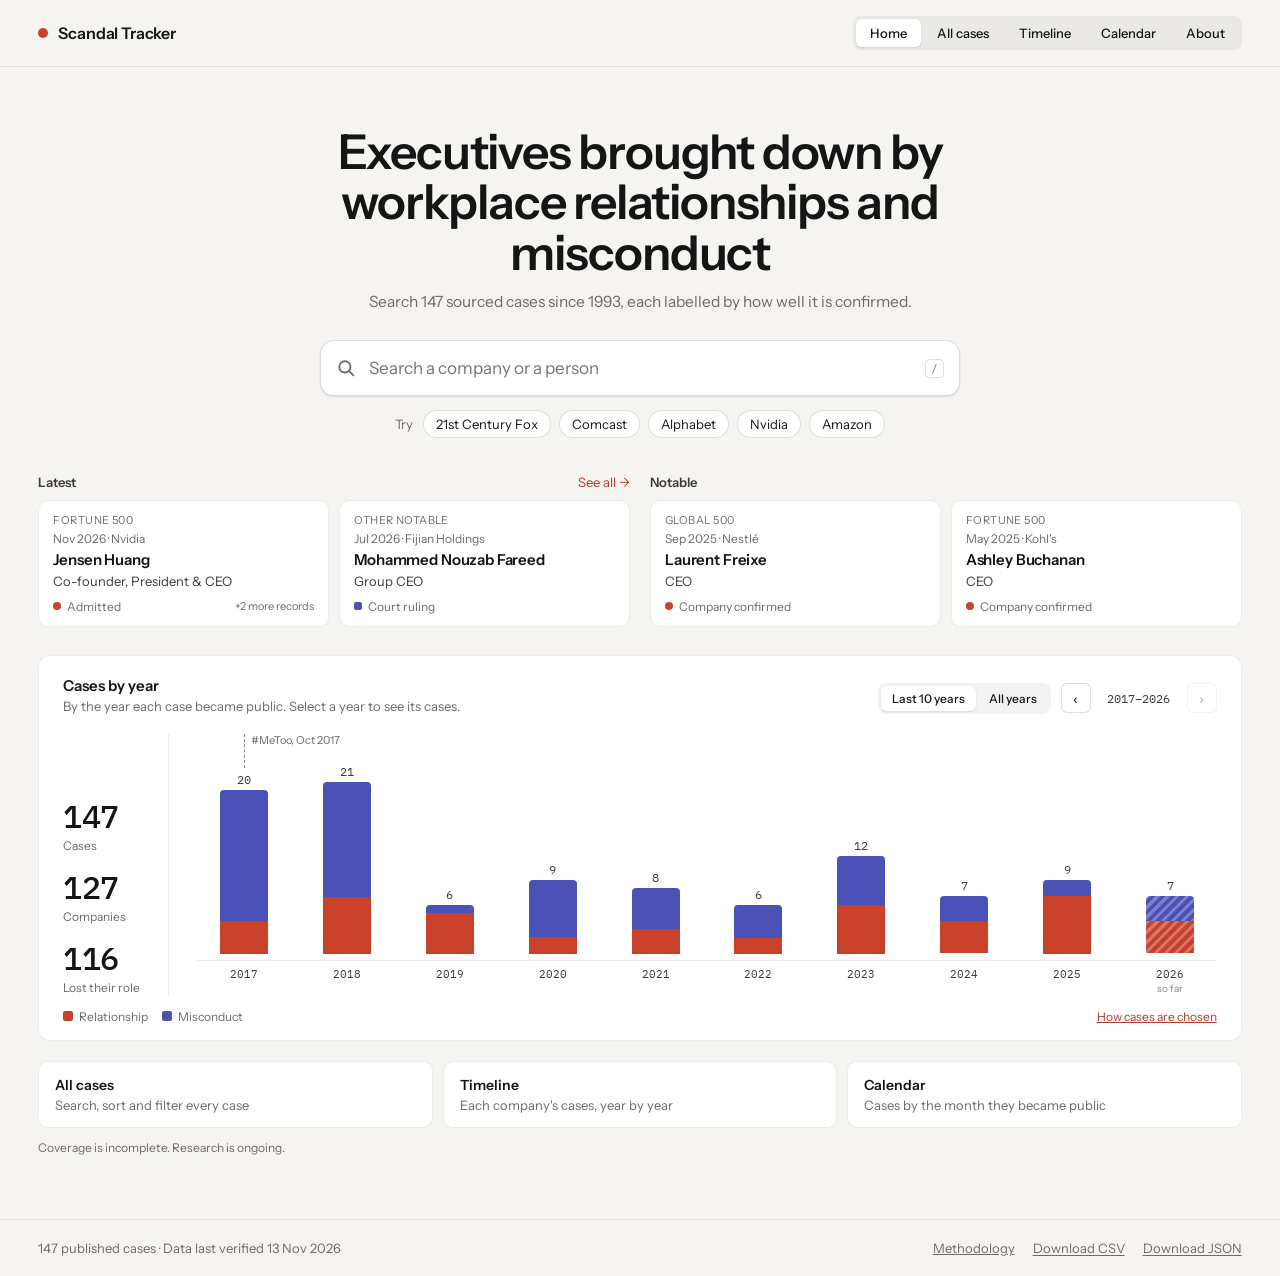
==== commit 3328b67d: "app: year chart defaults to last 10 years; stronger share image - Home "Cases by year" shows the las" ====
--- a/app/index.html
+++ b/app/index.html
@@ -3,12 +3,30 @@
 <head>
 <meta charset="utf-8">
 <meta name="viewport" content="width=device-width, initial-scale=1">
-<meta name="description" content="A tracker of publicly documented workplace-relationship and sexual-misconduct cases involving senior executives, with sources.">
+<meta name="description" content="A searchable, sourced record of senior executives whose workplace relationships or sexual misconduct became public, each labelled by how well it is confirmed.">
+<link rel="canonical" href="https://scandal-tracker.netlify.app/app/">
+<meta property="og:type" content="website">
+<meta property="og:site_name" content="Scandal Tracker">
+<meta property="og:title" content="Scandal Tracker: executives brought down by workplace relationships and misconduct">
+<meta property="og:description" content="A searchable, sourced record of senior executives whose workplace relationships or sexual misconduct became public, each labelled by how well it is confirmed.">
+<meta property="og:url" content="https://scandal-tracker.netlify.app/">
+<meta property="og:image" content="https://scandal-tracker.netlify.app/app/og.png">
+<meta property="og:image:width" content="1200">
+<meta property="og:image:height" content="630">
+<meta property="og:image:alt" content="Scandal Tracker: executives brought down by workplace relationships and misconduct, with a bar chart of cases by year.">
+<meta name="twitter:card" content="summary_large_image">
+<meta name="twitter:title" content="Scandal Tracker: executives brought down by workplace relationships and misconduct">
+<meta name="twitter:description" content="A searchable, sourced record of senior executives whose workplace relationships or sexual misconduct became public, each labelled by how well it is confirmed.">
+<meta name="twitter:image" content="https://scandal-tracker.netlify.app/app/og.png">
+<meta name="theme-color" content="#f5f4f1" media="(prefers-color-scheme: light)">
+<meta name="theme-color" content="#141312" media="(prefers-color-scheme: dark)">
+<link rel="icon" href="favicon.svg" type="image/svg+xml">
+<link rel="apple-touch-icon" href="apple-touch-icon.png">
 <meta name="color-scheme" content="light dark">
 <title>Scandal Tracker</title>
 <link rel="preconnect" href="https://fonts.googleapis.com">
 <link href="https://fonts.googleapis.com/css2?family=Instrument+Sans:wght@400;500;600&family=IBM+Plex+Mono:wght@400;500&display=swap" rel="stylesheet">
-<link rel="stylesheet" href="styles.css?v=19">
+<link rel="stylesheet" href="styles.css?v=20">
 </head>
 <body>
 <a class="skip" href="#main">Skip to content</a>
@@ -86,9 +104,12 @@
             <h2 class="tl-title">Cases by year</h2>
             <p class="tl-hint">By the year each case became public. Select a year to see its cases.</p>
           </div>
-          <div class="stats" id="stats"></div>
-        </div>
-        <div class="hy-chart" id="yearChart"></div>
+          <div class="yc-ctl" id="ycCtl"></div>
+        </div>
+        <div class="hy-body">
+          <div class="stats stats-col" id="stats"></div>
+          <div class="hy-chart" id="yearChart"></div>
+        </div>
         <div class="hy-foot">
           <div class="legend legend-inline"><span><i class="sw"></i>Relationship</span><span><i class="sw sw-m"></i>Misconduct</span></div>
           <a href="#about/evidence" data-nav="about" data-sec="evidence">How cases are chosen</a>
@@ -180,6 +201,6 @@
   <div id="toast" class="toast" role="status" hidden></div>
   <div id="hovercard" class="hovercard" aria-hidden="true" hidden></div>
 </div>
-<script src="app.js?v=18"></script>
+<script src="app.js?v=19"></script>
 </body>
 </html>
--- a/app/styles.css
+++ b/app/styles.css
@@ -214,18 +214,31 @@
 .lt-kick{font-size:11px;letter-spacing:.04em;text-transform:uppercase;color:var(--muted)}
 .home-years{padding:20px 24px 16px}
 .hy-top{display:flex;justify-content:space-between;align-items:flex-end;flex-wrap:wrap;gap:16px 24px}
-.yc{display:flex;align-items:flex-end;gap:3px;height:160px;margin-top:18px}
+.yc-ctl{display:flex;align-items:center;gap:10px;flex-wrap:wrap}
+.yc-ctl .range{display:flex;align-items:center;gap:6px}
+.yc-ctl .range span{font-size:12px;min-width:84px;text-align:center;color:var(--ink-2)}
+.hy-body{display:grid;grid-template-columns:auto minmax(0,1fr);gap:28px;margin-top:20px}
+.stats-col{flex-direction:column;justify-content:flex-end;gap:18px;padding-right:28px;border-right:1px solid var(--rule)}
+.yc{display:flex;align-items:flex-end;gap:3px;height:220px}
+.yc-col{position:relative}
 .yc-col{flex:1;min-width:0;height:100%;display:flex;flex-direction:column;justify-content:flex-end;align-items:center;gap:3px;border:none;background:none;padding:0;cursor:pointer;color:inherit}
 .yc-col:disabled{cursor:default}
 .yc-n{font-family:var(--mono);font-size:10px;color:var(--muted);height:13px;opacity:0;transition:opacity .12s}
 .yc-col.peak .yc-n,.yc-col:hover .yc-n,.yc-col:focus-visible .yc-n{opacity:1}
-.yc-bar{height:calc(var(--h) * (100% - 16px));width:72%;max-width:22px;display:flex;flex-direction:column;border-radius:2px 2px 0 0;overflow:hidden;transform-origin:bottom}
+.yc-bar{height:calc(var(--h) * (100% - 48px));width:72%;max-width:22px;display:flex;flex-direction:column;border-radius:4px 4px 0 0;overflow:hidden;transform-origin:bottom}
 .yc-bar i{display:block;flex-basis:0;min-height:0}
 .yc-m{background:var(--misc)}
 .yc-r{background:var(--accent)}
 .yc-col:not(:disabled):hover .yc-bar{opacity:.75}
 .yc-axis{display:flex;gap:3px;margin-top:6px;padding-top:6px;border-top:1px solid var(--rule)}
 .yc-axis span{flex:1;min-width:0;text-align:center;font-family:var(--mono);font-size:10px;color:var(--muted);white-space:nowrap;overflow:visible}
+.yc-axis small{display:block;font-family:'Instrument Sans',system-ui,sans-serif;font-size:10px;color:var(--faint);margin-top:1px}
+.yc-wide{gap:10px}
+.yc-wide .yc-bar{width:64%;max-width:48px}
+.yc-wide .yc-n{opacity:1;font-size:12px;color:var(--ink-2);height:15px}
+.yc-axis.yc-wide span{font-size:11px;color:var(--ink-2)}
+.yc-note{position:absolute;left:50%;top:0;bottom:calc(var(--h) * (100% - 48px) + 22px);border-left:1px dashed var(--faint);padding:0 0 0 6px;font-size:11px;line-height:1.2;color:var(--muted);white-space:nowrap;pointer-events:none}
+.partial .yc-bar i{background-image:repeating-linear-gradient(135deg,rgba(255,255,255,.28) 0 3px,transparent 3px 7px)}
 .hy-foot{display:flex;justify-content:space-between;align-items:center;flex-wrap:wrap;gap:8px 16px;margin-top:14px;font-size:12px}
 .hy-foot .legend{margin:0}
 .sw{display:inline-block;width:10px;height:10px;border-radius:2px;background:var(--accent)}
@@ -425,8 +438,14 @@
   .home-search .search input{height:50px;font-size:16px}
   .hc-row{grid-template-columns:1fr}
   .home-years{padding:16px}
-  .yc{height:130px;gap:2px}
-  .yc-axis{gap:2px}
+  .yc{height:180px;gap:2px}
+  .yc-wide{gap:5px}
+  .yc-wide .yc-n{font-size:10px}
+  .yc-axis.yc-wide span{font-size:9px}
+  .yc-axis small{font-size:8px}
+  .hy-body{grid-template-columns:1fr;gap:18px}
+  .stats-col{flex-direction:row;justify-content:flex-start;padding:0;border:none;gap:24px}
+  .yc-axis:not(.yc-wide){gap:2px}
   .yc-axis span{font-size:9px}
   .home-browse{grid-template-columns:1fr}
   .fbar .range{order:2}
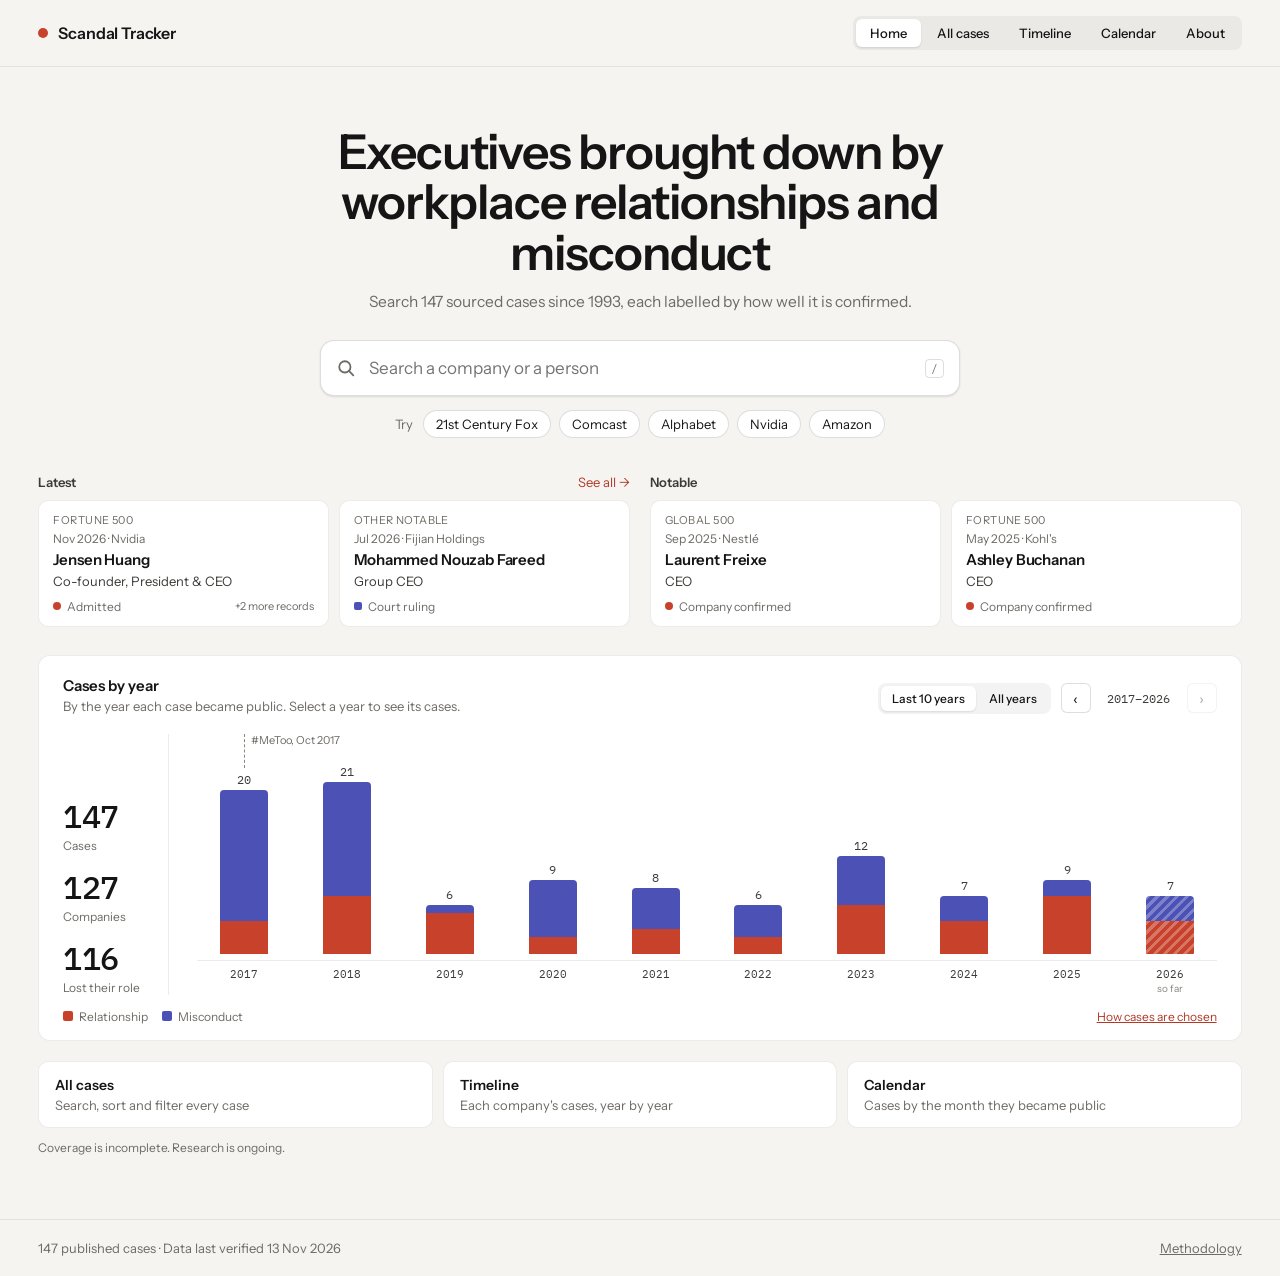
==== commit 191aba35: "app: remove CSV/JSON download links from the footer Also drops the download and CSV code, and notes " ====
--- a/app/index.html
+++ b/app/index.html
@@ -190,8 +190,6 @@
     <div id="updated"></div>
     <div class="ftr-links">
       <a href="#about" data-nav="about">Methodology</a>
-      <button type="button" class="linkish" id="dlCsv">Download CSV</button>
-      <button type="button" class="linkish" id="dlJson">Download JSON</button>
     </div>
   </footer>
 
@@ -201,6 +199,6 @@
   <div id="toast" class="toast" role="status" hidden></div>
   <div id="hovercard" class="hovercard" aria-hidden="true" hidden></div>
 </div>
-<script src="app.js?v=19"></script>
+<script src="app.js?v=20"></script>
 </body>
 </html>
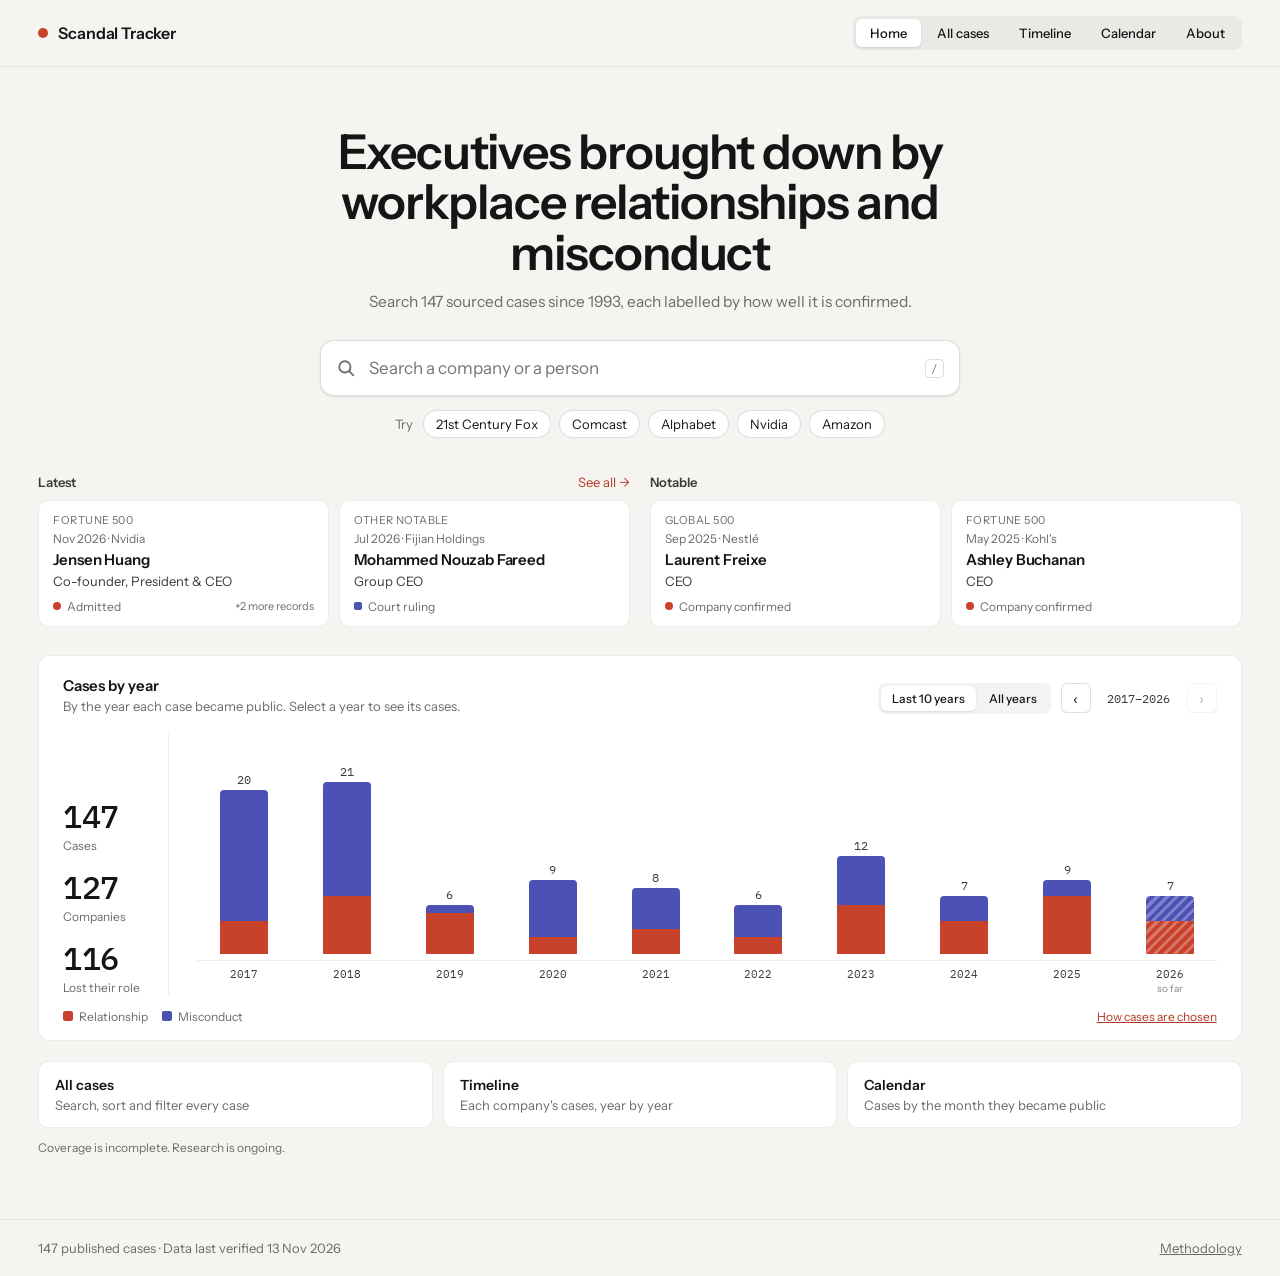
==== commit 3cc80537: "app: remove the #MeToo note from the year chart YC_NOTES is now empty; the note mechanism stays for " ====
--- a/app/index.html
+++ b/app/index.html
@@ -199,6 +199,6 @@
   <div id="toast" class="toast" role="status" hidden></div>
   <div id="hovercard" class="hovercard" aria-hidden="true" hidden></div>
 </div>
-<script src="app.js?v=20"></script>
+<script src="app.js?v=21"></script>
 </body>
 </html>
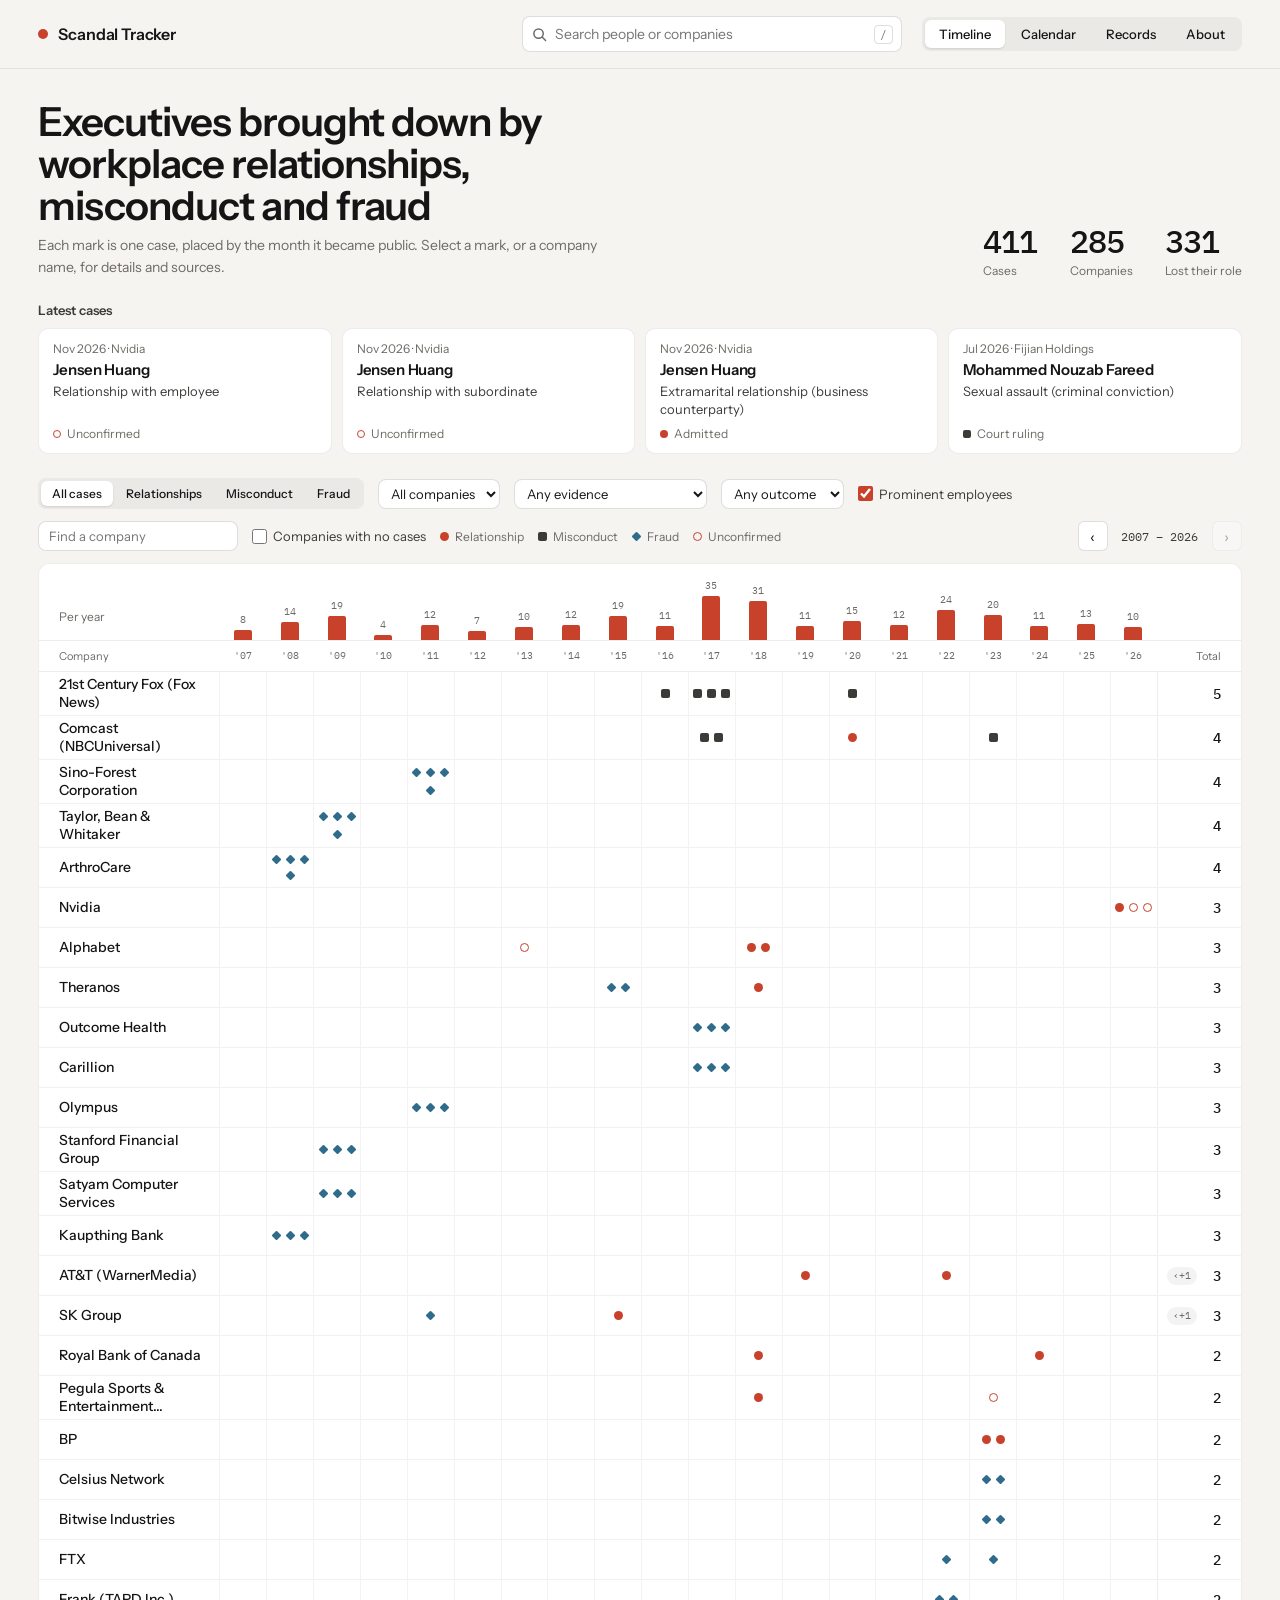
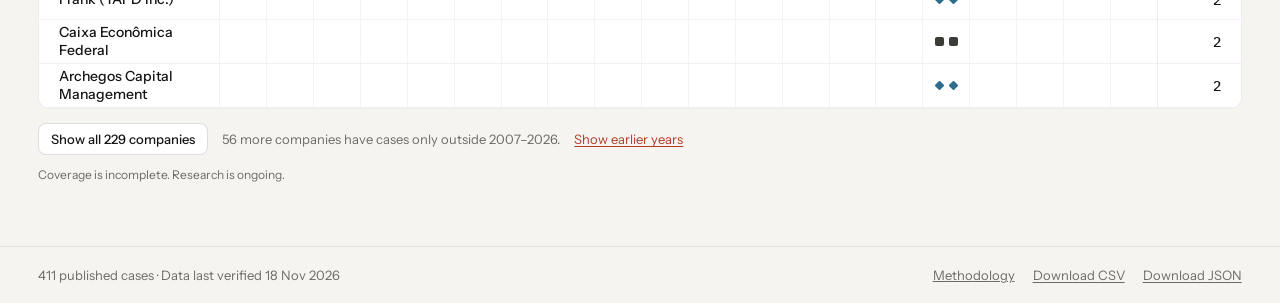
==== commit 0e986de1: "data: add fraud category, round-5 and EDGAR fraud records - New record type "fraud" (published only " ====
--- a/app/index.html
+++ b/app/index.html
@@ -3,37 +3,18 @@
 <head>
 <meta charset="utf-8">
 <meta name="viewport" content="width=device-width, initial-scale=1">
-<meta name="description" content="A searchable, sourced record of senior executives whose workplace relationships or sexual misconduct became public, each labelled by how well it is confirmed.">
-<link rel="canonical" href="https://scandal-tracker.netlify.app/app/">
-<meta property="og:type" content="website">
-<meta property="og:site_name" content="Scandal Tracker">
-<meta property="og:title" content="Scandal Tracker: executives brought down by workplace relationships and misconduct">
-<meta property="og:description" content="A searchable, sourced record of senior executives whose workplace relationships or sexual misconduct became public, each labelled by how well it is confirmed.">
-<meta property="og:url" content="https://scandal-tracker.netlify.app/">
-<meta property="og:image" content="https://scandal-tracker.netlify.app/app/og.png">
-<meta property="og:image:width" content="1200">
-<meta property="og:image:height" content="630">
-<meta property="og:image:alt" content="Scandal Tracker: executives brought down by workplace relationships and misconduct, with a bar chart of cases by year.">
-<meta name="twitter:card" content="summary_large_image">
-<meta name="twitter:title" content="Scandal Tracker: executives brought down by workplace relationships and misconduct">
-<meta name="twitter:description" content="A searchable, sourced record of senior executives whose workplace relationships or sexual misconduct became public, each labelled by how well it is confirmed.">
-<meta name="twitter:image" content="https://scandal-tracker.netlify.app/app/og.png">
-<meta name="theme-color" content="#f5f4f1" media="(prefers-color-scheme: light)">
-<meta name="theme-color" content="#141312" media="(prefers-color-scheme: dark)">
-<link rel="icon" href="favicon.svg" type="image/svg+xml">
-<link rel="apple-touch-icon" href="apple-touch-icon.png">
+<meta name="description" content="A tracker of publicly documented workplace-relationship, sexual-misconduct and fraud cases involving senior executives, with sources.">
 <meta name="color-scheme" content="light dark">
 <title>Scandal Tracker</title>
 <link rel="preconnect" href="https://fonts.googleapis.com">
 <link href="https://fonts.googleapis.com/css2?family=Instrument+Sans:wght@400;500;600&family=IBM+Plex+Mono:wght@400;500&display=swap" rel="stylesheet">
-<link rel="stylesheet" href="styles.css?v=20">
+<link rel="stylesheet" href="styles.css?v=16">
 </head>
 <body>
 <a class="skip" href="#main">Skip to content</a>
 <div class="page">
   <header class="hdr" id="hdr">
-    <a class="brand" href="#home" data-nav="home"><span class="brand-dot"></span><span>Scandal Tracker</span></a>
-    <div class="hdr-slot" id="hdrSlot">
+    <a class="brand" href="#timeline" data-nav="timeline"><span class="brand-dot"></span><span>Scandal Tracker</span></a>
     <div class="search" id="search">
       <svg class="search-ic" viewBox="0 0 16 16" aria-hidden="true"><circle cx="7" cy="7" r="5"/><path d="M11 11l3.5 3.5"/></svg>
       <input id="q" type="search" placeholder="Search people or companies" autocomplete="off"
@@ -41,15 +22,13 @@
       <kbd class="kbd" aria-hidden="true">/</kbd>
       <ul id="sugg" class="sugg" role="listbox" aria-label="Suggestions" hidden></ul>
     </div>
-    </div>
     <button class="search-toggle" id="searchToggle" type="button" aria-label="Search" aria-expanded="false">
       <svg viewBox="0 0 16 16" aria-hidden="true"><circle cx="7" cy="7" r="5"/><path d="M11 11l3.5 3.5"/></svg>
     </button>
     <nav class="seg tabs" id="tabs" aria-label="Views">
-      <button type="button" data-view="home">Home</button>
-      <button type="button" data-view="records">All cases</button>
       <button type="button" data-view="timeline">Timeline</button>
       <button type="button" data-view="calendar">Calendar</button>
+      <button type="button" data-view="records">Records</button>
       <button type="button" data-view="about">About</button>
     </nav>
   </header>
@@ -59,83 +38,48 @@
 
     <!-- Shared filter bar: moved into the active view's .fslot by app.js. -->
     <div class="filters" id="filters" hidden>
-      <div class="fbar">
+      <div class="toolbar">
         <div class="seg seg-sm" id="typeSeg" role="group" aria-label="Case type">
           <button type="button" data-type="all">All cases</button>
           <button type="button" data-type="relationship">Relationships</button>
           <button type="button" data-type="misconduct">Misconduct</button>
+          <button type="button" data-type="fraud">Fraud</button>
         </div>
-        <div class="fpop">
-          <button type="button" class="btn fbtn" id="fBtn" aria-expanded="false" aria-controls="fPanel">
-            <svg viewBox="0 0 16 16" aria-hidden="true"><path d="M2 4h12M4.5 8h7M7 12h2"/></svg>Filters<span class="fcount" id="fCount" hidden></span></button>
-          <div class="fpanel" id="fPanel" role="group" aria-label="More filters" hidden>
-            <label class="fld"><span>Company list</span>
-              <select id="scope"><option value="All">All companies</option><option>Fortune 500</option><option>Global 500</option><option>Other notable</option></select></label>
-            <label class="fld"><span>Evidence</span><select id="ev"></select></label>
-            <label class="fld"><span>Outcome</span>
-              <select id="lost"><option value="all">Any outcome</option><option value="yes">Lost their role</option><option value="no">Kept their role</option></select></label>
-            <label class="chk"><input type="checkbox" id="showP" checked>Include prominent employees</label>
-            <label class="chk only-tl"><input type="checkbox" id="showZero">Show companies with no cases</label>
-            <div class="fpanel-foot"><button type="button" class="linkish" data-reset>Reset filters</button><button type="button" class="btn btn-sm" id="fDone">Done</button></div>
-          </div>
-        </div>
-        <label class="find only-tl"><span class="vh">Find a company</span>
-          <input id="coFind" type="search" placeholder="Find a company" autocomplete="off"></label>
-        <div class="range only-tl">
-          <button type="button" id="back" aria-label="Earlier years">‹</button>
-          <div id="rangeLabel" class="mono" aria-live="polite"></div>
-          <button type="button" id="fwd" aria-label="Later years">›</button>
-        </div>
+        <label class="sel"><span class="vh">Company list</span>
+          <select id="scope"><option value="All">All companies</option><option>Fortune 500</option><option>Global 500</option><option>Other notable</option></select></label>
+        <label class="sel"><span class="vh">Evidence</span>
+          <select id="ev"></select></label>
+        <label class="sel"><span class="vh">Lost their role</span>
+          <select id="lost"><option value="all">Any outcome</option><option value="yes">Lost their role</option><option value="no">Kept their role</option></select></label>
+        <label class="chk"><input type="checkbox" id="showP" checked>Prominent employees</label>
       </div>
       <div class="fsum" id="fsum" aria-live="polite"></div>
     </div>
 
-    <section id="v-home" hidden>
-      <div class="home-hero">
-        <h1 class="home-h1">Executives brought down by workplace relationships and misconduct</h1>
-        <p class="home-sub">Search <span id="homeCount"></span> sourced cases since <span id="since"></span>, each labelled by how well it is confirmed.</p>
-        <div class="home-search" id="homeSlot"></div>
-        <div class="home-chips" id="homeChips"></div>
+    <section id="v-timeline" hidden>
+      <div class="intro">
+        <div class="intro-text">
+          <h1>Executives brought down by workplace relationships, misconduct and fraud</h1>
+          <p class="lede">Each mark is one case, placed by the month it became public. Select a mark, or a company name, for details and sources.</p>
+        </div>
+        <div class="stats" id="stats"></div>
       </div>
-      <div class="home-cards" id="homeCards"></div>
-      <div class="card home-years">
-        <div class="hy-top">
-          <div>
-            <h2 class="tl-title">Cases by year</h2>
-            <p class="tl-hint">By the year each case became public. Select a year to see its cases.</p>
-          </div>
-          <div class="yc-ctl" id="ycCtl"></div>
-        </div>
-        <div class="hy-body">
-          <div class="stats stats-col" id="stats"></div>
-          <div class="hy-chart" id="yearChart"></div>
-        </div>
-        <div class="hy-foot">
-          <div class="legend legend-inline"><span><i class="sw"></i>Relationship</span><span><i class="sw sw-m"></i>Misconduct</span></div>
-          <a href="#about/evidence" data-nav="about" data-sec="evidence">How cases are chosen</a>
-        </div>
-      </div>
-      <nav class="home-browse" aria-label="Browse">
-        <a href="#records" data-nav="records"><b>All cases</b><span>Search, sort and filter every case</span></a>
-        <a href="#timeline" data-nav="timeline"><b>Timeline</b><span>Each company's cases, year by year</span></a>
-        <a href="#calendar" data-nav="calendar"><b>Calendar</b><span>Cases by the month they became public</span></a>
-      </nav>
-      <p class="note">Coverage is incomplete. Research is ongoing.</p>
-    </section>
-
-    <section id="v-timeline" hidden>
-      <div class="intro intro-tight">
-        <div class="intro-text">
-          <h1 class="h1-sm">Cases by company and year</h1>
-          <p class="lede">Each mark is one case, placed by the month it became public. Select a mark for details, or a company for all its cases.</p>
-        </div>
-      </div>
+      <div class="latest" id="latest"></div>
       <div class="fslot"></div>
-      <div class="tl-cap">
+      <div class="toolbar tl-tools">
+        <label class="find"><span class="vh">Find a company</span>
+          <input id="coFind" type="search" placeholder="Find a company" autocomplete="off"></label>
+        <label class="chk"><input type="checkbox" id="showZero">Companies with no cases</label>
         <div class="legend legend-inline" aria-label="Legend">
           <span><i class="dot"></i>Relationship</span>
           <span><i class="dot sq"></i>Misconduct</span>
+          <span><i class="dot dia"></i>Fraud</span>
           <span><i class="dot ring"></i>Unconfirmed</span>
+        </div>
+        <div class="range tb-end">
+          <button type="button" id="back" aria-label="Earlier years">‹</button>
+          <div id="rangeLabel" class="mono" aria-live="polite"></div>
+          <button type="button" id="fwd" aria-label="Later years">›</button>
         </div>
       </div>
       <div class="card tl-card"><div class="tl" id="timeline"></div></div>
@@ -160,7 +104,7 @@
     <section id="v-records" hidden>
       <div class="intro intro-tight">
         <div class="intro-text">
-          <h1 class="h1-sm">All cases</h1>
+          <h1 class="h1-sm">All records</h1>
           <p class="lede" id="recCount"></p>
         </div>
       </div>
@@ -190,6 +134,8 @@
     <div id="updated"></div>
     <div class="ftr-links">
       <a href="#about" data-nav="about">Methodology</a>
+      <button type="button" class="linkish" id="dlCsv">Download CSV</button>
+      <button type="button" class="linkish" id="dlJson">Download JSON</button>
     </div>
   </footer>
 
@@ -197,8 +143,7 @@
   <div id="backdrop" class="backdrop" hidden></div>
   <aside id="drawer" class="drawer" hidden aria-modal="true" role="dialog" aria-labelledby="drName"></aside>
   <div id="toast" class="toast" role="status" hidden></div>
-  <div id="hovercard" class="hovercard" aria-hidden="true" hidden></div>
 </div>
-<script src="app.js?v=21"></script>
+<script src="app.js?v=15"></script>
 </body>
 </html>
--- a/app/styles.css
+++ b/app/styles.css
@@ -2,7 +2,7 @@
   --bg:#f5f4f1;--surface:#fff;--ink:#151515;--ink-2:#3d3b38;--muted:#6e6b66;--faint:#8a8680;
   --rule:rgba(21,21,21,.08);--rule-row:rgba(21,21,21,.06);--grid:rgba(21,21,21,.05);
   --border:rgba(21,21,21,.14);--seg:rgba(21,21,21,.05);--empty-cell:rgba(21,21,21,.04);
-  --hover:#faf9f7;--accent:#c8412b;--misc:#4b51b5;--shadow-stuck:0 10px 16px -14px rgba(21,21,21,.35);--link:#b23a26;--sel:#f3cfc6;--sum:#2a2826;
+  --hover:#faf9f7;--accent:#c8412b;--fraud:#2f6c8c;--link:#b23a26;--sel:#f3cfc6;--sum:#2a2826;
   --shadow-pill:0 1px 2px rgba(21,21,21,.12);--shadow-drawer:-12px 0 40px rgba(21,21,21,.12);--shadow-pop:0 8px 28px rgba(21,21,21,.14);
   --backdrop:rgba(21,21,21,.25);
   --mono:'IBM Plex Mono',ui-monospace,monospace;
@@ -14,7 +14,7 @@
     --bg:#141312;--surface:#1c1b19;--ink:#f0eeea;--ink-2:#d2cfc9;--muted:#a19d96;--faint:#827e78;
     --rule:rgba(255,255,255,.09);--rule-row:rgba(255,255,255,.07);--grid:rgba(255,255,255,.05);
     --border:rgba(255,255,255,.16);--seg:rgba(255,255,255,.06);--empty-cell:rgba(255,255,255,.04);
-    --hover:#242320;--accent:#e2604a;--misc:#a3a7f7;--shadow-stuck:0 10px 16px -14px rgba(0,0,0,.8);--link:#f08672;--sel:#6b2c22;--sum:#e4e1dc;
+    --hover:#242320;--accent:#e2604a;--fraud:#6fb0d0;--link:#f08672;--sel:#6b2c22;--sum:#e4e1dc;
     --shadow-pill:0 1px 2px rgba(0,0,0,.5);--shadow-drawer:-12px 0 40px rgba(0,0,0,.5);--shadow-pop:0 8px 28px rgba(0,0,0,.5);
     --backdrop:rgba(0,0,0,.5);
     color-scheme:dark;
@@ -24,7 +24,7 @@
   --bg:#141312;--surface:#1c1b19;--ink:#f0eeea;--ink-2:#d2cfc9;--muted:#a19d96;--faint:#827e78;
   --rule:rgba(255,255,255,.09);--rule-row:rgba(255,255,255,.07);--grid:rgba(255,255,255,.05);
   --border:rgba(255,255,255,.16);--seg:rgba(255,255,255,.06);--empty-cell:rgba(255,255,255,.04);
-  --hover:#242320;--accent:#e2604a;--misc:#a3a7f7;--shadow-stuck:0 10px 16px -14px rgba(0,0,0,.8);--link:#f08672;--sel:#6b2c22;--sum:#e4e1dc;
+  --hover:#242320;--accent:#e2604a;--fraud:#6fb0d0;--link:#f08672;--sel:#6b2c22;--sum:#e4e1dc;
   --shadow-pill:0 1px 2px rgba(0,0,0,.5);--shadow-drawer:-12px 0 40px rgba(0,0,0,.5);--shadow-pop:0 8px 28px rgba(0,0,0,.5);
   --backdrop:rgba(0,0,0,.5);
   color-scheme:dark;
@@ -51,16 +51,11 @@
 .co-link:hover{color:var(--link);text-decoration:underline;text-underline-offset:2px}
 
 /* Header */
-/* Gains depth once content scrolls under it. */
-.hdr{transition:box-shadow .2s ease,background-color .2s ease;display:flex;align-items:center;gap:16px 20px;flex-wrap:wrap;padding:16px clamp(16px,3vw,40px);border-bottom:1px solid var(--rule);background:var(--bg);position:sticky;top:0;z-index:6}
-.hdr.scrolled{background:color-mix(in srgb,var(--bg) 84%,transparent);-webkit-backdrop-filter:blur(10px) saturate(1.2);backdrop-filter:blur(10px) saturate(1.2);box-shadow:var(--shadow-stuck)}
+.hdr{display:flex;align-items:center;gap:16px 20px;flex-wrap:wrap;padding:16px clamp(16px,3vw,40px);border-bottom:1px solid var(--rule);background:var(--bg);position:sticky;top:0;z-index:6}
 .brand{display:flex;align-items:center;gap:10px;font-weight:600;font-size:16px;letter-spacing:-.01em;color:var(--ink);text-decoration:none;white-space:nowrap}
 .brand:hover{color:var(--ink)}
 .brand-dot{width:10px;height:10px;border-radius:50%;background:var(--accent)}
-.hdr-slot{display:contents}
 .search{position:relative;flex:1 1 240px;max-width:380px;margin-left:auto;display:flex;align-items:center}
-.tabs{margin-left:auto}
-.hdr[data-view="home"] .search-toggle{display:none}
 .search input{width:100%;height:36px;padding:0 34px 0 32px;border:1px solid var(--border);border-radius:8px;background:var(--surface);color:var(--ink);font-size:14px}
 .search-ic,.search-toggle svg{width:15px;height:15px;fill:none;stroke:currentColor;stroke-width:1.6;stroke-linecap:round}
 .search input:focus-visible{outline:none;border-color:var(--ink);box-shadow:0 0 0 3px var(--seg)}
@@ -92,12 +87,6 @@
 .lede{margin:0;font-size:14px;line-height:1.55;color:var(--muted);text-wrap:pretty}
 .intro{display:flex;justify-content:space-between;align-items:flex-end;gap:24px;flex-wrap:wrap;margin-bottom:24px}
 .intro-text{max-width:560px}
-.hero{align-items:center}
-.hero h1{max-width:760px;margin:0}
-.hero-side{display:flex;flex-direction:column;align-items:flex-end;gap:10px;text-align:right}
-.hero-note{margin:0;max-width:300px;font-size:12px;line-height:1.5;color:var(--muted)}
-.lede-lg{font-size:15.5px;color:var(--ink-2);max-width:640px}
-.lede a{white-space:nowrap}
 .intro-tight{margin-bottom:16px}
 .intro-tight .lede{margin-top:6px}
 .stats{display:flex;gap:32px}
@@ -111,36 +100,17 @@
 
 /* Latest cases */
 .latest{margin-bottom:24px}
-.latest-top{display:flex;justify-content:space-between;align-items:baseline;gap:12px;margin-bottom:10px}
-.latest-h{font-size:13px;font-weight:600;margin:0;color:var(--ink-2)}
-.more-link{font-size:13px;text-decoration:none}
-.more-link:hover{text-decoration:underline}
+.latest-h{font-size:13px;font-weight:600;margin:0 0 10px;color:var(--ink-2)}
 .latest-row{display:grid;grid-template-columns:repeat(4,minmax(0,1fr));gap:10px}
 .lt-card{display:flex;flex-direction:column;align-items:flex-start;gap:4px;padding:12px 14px;border:1px solid var(--rule);border-radius:10px;background:var(--surface);color:var(--ink);text-align:left;cursor:pointer;min-width:0}
 .lt-card:hover{border-color:var(--ink)}
 .lt-meta{font-size:12px;color:var(--muted);max-width:100%;white-space:nowrap;overflow:hidden;text-overflow:ellipsis}
 .lt-name{font-size:15px;font-weight:600;letter-spacing:-.01em}
 .lt-cat{font-size:13px;color:var(--ink-2);line-height:1.35}
-.lt-foot{margin-top:auto;padding-top:4px;display:flex;justify-content:space-between;align-items:center;gap:8px;width:100%}
-.lt-card .ev{color:var(--muted)}
-.lt-more{font-size:11px;color:var(--muted);white-space:nowrap}
+.lt-card .ev{margin-top:auto;padding-top:4px;color:var(--muted)}
 
 /* Filters */
-.filters{margin-bottom:6px}
-.fbar{display:flex;align-items:center;flex-wrap:wrap;gap:10px 12px;margin-bottom:10px}
-.fbar .range{margin-left:auto}
-.filters:not([data-view="timeline"]) .only-tl{display:none!important}
-.fpop{position:relative}
-.fbtn{display:inline-flex;align-items:center;gap:6px;min-height:30px;padding:4px 10px}
-.fbtn svg{width:14px;height:14px;fill:none;stroke:currentColor;stroke-width:1.6;stroke-linecap:round}
-.fbtn.has{border-color:var(--ink)}
-.fcount{min-width:18px;height:18px;padding:0 5px;border-radius:9px;background:var(--accent);color:#fff;font-size:11px;line-height:18px;text-align:center}
-.fpanel{position:absolute;top:calc(100% + 6px);left:0;z-index:15;width:300px;display:grid;gap:12px;padding:14px;background:var(--surface);border:1px solid var(--rule);border-radius:12px;box-shadow:var(--shadow-pop)}
-.fpanel[hidden]{display:none}
-.fld{display:grid;gap:4px}
-.fld span{font-size:12px;color:var(--muted)}
-.fld select{font-size:13px;padding:6px 8px;min-height:32px;border:1px solid var(--border);border-radius:8px;background:var(--surface);color:var(--ink);width:100%}
-.fpanel-foot{display:flex;justify-content:space-between;align-items:center;padding-top:10px;border-top:1px solid var(--rule);font-size:13px}
+.filters{margin-bottom:12px}
 .toolbar{display:flex;align-items:center;gap:10px 14px;flex-wrap:wrap;margin-bottom:12px}
 .tb-end{margin-left:auto}
 .sel select{font-size:13px;padding:5px 8px;min-height:30px;border:1px solid var(--border);border-radius:8px;background:var(--surface);color:var(--ink);cursor:pointer}
@@ -188,67 +158,6 @@
 .tot-h{padding:8px 20px 8px 0;font-size:11px;color:var(--muted);text-align:right}
 .shift{border:none;background:var(--seg);color:var(--muted);font-family:var(--mono);font-size:10px;border-radius:10px;padding:3px 6px;cursor:pointer;line-height:1.2}
 .shift:hover{color:var(--ink);background:var(--sel)}
-.tl-cap{display:flex;justify-content:space-between;align-items:flex-end;flex-wrap:wrap;gap:8px 20px;margin:14px 0 10px}
-.tl-title{margin:0;font-size:15px;font-weight:600}
-.tl-hint{margin:3px 0 0;font-size:13px;color:var(--muted)}
-.tl-head.stuck .tl-row.hd:last-child{box-shadow:var(--shadow-stuck)}
-.bar{transform-origin:bottom}
-.stat-v{font-variant-numeric:tabular-nums}
-.tl-cap .legend{margin-left:auto}
-
-/* Home */
-.home-hero{max-width:760px;margin:0 auto;padding:28px 0 36px;text-align:center}
-.home-h1{font-size:clamp(30px,4vw,48px);margin:0 0 12px}
-.home-sub{margin:0 auto;max-width:560px;font-size:15.5px;line-height:1.55;color:var(--muted)}
-.home-search{max-width:640px;margin:26px auto 14px}
-.home-search .search{display:flex;max-width:none;margin:0;width:100%}
-.home-search .search input{height:56px;font-size:17px;padding:0 44px 0 48px;border-radius:14px;box-shadow:var(--shadow-pill)}
-.home-search .search-ic{left:17px;width:18px;height:18px}
-.home-search .kbd{right:16px}
-.home-search .sugg{text-align:left;top:calc(100% + 8px)}
-.home-chips{display:flex;justify-content:center;align-items:center;flex-wrap:wrap;gap:8px}
-.hc-l{font-size:13px;color:var(--muted);margin-right:2px}
-.chip-soft{padding:5px 12px;font-size:13px}
-.home-cards{display:grid;grid-template-columns:1fr 1fr;gap:16px 20px;margin-bottom:28px}
-.hc-row{display:grid;grid-template-columns:1fr 1fr;gap:10px}
-.lt-kick{font-size:11px;letter-spacing:.04em;text-transform:uppercase;color:var(--muted)}
-.home-years{padding:20px 24px 16px}
-.hy-top{display:flex;justify-content:space-between;align-items:flex-end;flex-wrap:wrap;gap:16px 24px}
-.yc-ctl{display:flex;align-items:center;gap:10px;flex-wrap:wrap}
-.yc-ctl .range{display:flex;align-items:center;gap:6px}
-.yc-ctl .range span{font-size:12px;min-width:84px;text-align:center;color:var(--ink-2)}
-.hy-body{display:grid;grid-template-columns:auto minmax(0,1fr);gap:28px;margin-top:20px}
-.stats-col{flex-direction:column;justify-content:flex-end;gap:18px;padding-right:28px;border-right:1px solid var(--rule)}
-.yc{display:flex;align-items:flex-end;gap:3px;height:220px}
-.yc-col{position:relative}
-.yc-col{flex:1;min-width:0;height:100%;display:flex;flex-direction:column;justify-content:flex-end;align-items:center;gap:3px;border:none;background:none;padding:0;cursor:pointer;color:inherit}
-.yc-col:disabled{cursor:default}
-.yc-n{font-family:var(--mono);font-size:10px;color:var(--muted);height:13px;opacity:0;transition:opacity .12s}
-.yc-col.peak .yc-n,.yc-col:hover .yc-n,.yc-col:focus-visible .yc-n{opacity:1}
-.yc-bar{height:calc(var(--h) * (100% - 48px));width:72%;max-width:22px;display:flex;flex-direction:column;border-radius:4px 4px 0 0;overflow:hidden;transform-origin:bottom}
-.yc-bar i{display:block;flex-basis:0;min-height:0}
-.yc-m{background:var(--misc)}
-.yc-r{background:var(--accent)}
-.yc-col:not(:disabled):hover .yc-bar{opacity:.75}
-.yc-axis{display:flex;gap:3px;margin-top:6px;padding-top:6px;border-top:1px solid var(--rule)}
-.yc-axis span{flex:1;min-width:0;text-align:center;font-family:var(--mono);font-size:10px;color:var(--muted);white-space:nowrap;overflow:visible}
-.yc-axis small{display:block;font-family:'Instrument Sans',system-ui,sans-serif;font-size:10px;color:var(--faint);margin-top:1px}
-.yc-wide{gap:10px}
-.yc-wide .yc-bar{width:64%;max-width:48px}
-.yc-wide .yc-n{opacity:1;font-size:12px;color:var(--ink-2);height:15px}
-.yc-axis.yc-wide span{font-size:11px;color:var(--ink-2)}
-.yc-note{position:absolute;left:50%;top:0;bottom:calc(var(--h) * (100% - 48px) + 22px);border-left:1px dashed var(--faint);padding:0 0 0 6px;font-size:11px;line-height:1.2;color:var(--muted);white-space:nowrap;pointer-events:none}
-.partial .yc-bar i{background-image:repeating-linear-gradient(135deg,rgba(255,255,255,.28) 0 3px,transparent 3px 7px)}
-.hy-foot{display:flex;justify-content:space-between;align-items:center;flex-wrap:wrap;gap:8px 16px;margin-top:14px;font-size:12px}
-.hy-foot .legend{margin:0}
-.sw{display:inline-block;width:10px;height:10px;border-radius:2px;background:var(--accent)}
-.sw-m{background:var(--misc)}
-.home-browse{display:grid;grid-template-columns:repeat(3,1fr);gap:10px;margin-top:20px}
-.home-browse a{display:flex;flex-direction:column;gap:3px;padding:14px 16px;border:1px solid var(--rule);border-radius:10px;background:var(--surface);color:var(--ink);text-decoration:none}
-.home-browse a:hover{border-color:var(--ink)}
-.home-browse b{font-size:14px;font-weight:600}
-.home-browse span{font-size:13px;color:var(--muted)}
-
 .tl-more{display:flex;align-items:center;flex-wrap:wrap;gap:10px 14px;margin-top:14px;font-size:13px;color:var(--muted)}
 .tl-more:empty{display:none}
 .note{margin:12px 0 0;font-size:12px;color:var(--muted)}
@@ -260,8 +169,13 @@
 button.dot::before{content:"";position:absolute;inset:-7px}
 button.dot:hover{transform:scale(1.4)}
 .dot.sm{width:8px;height:8px}
-.dot.sq{border-radius:2px;background:var(--misc)}
-.dot.sq.ring{background:transparent;border-color:var(--misc)}
+.dot.sq{border-radius:2px;background:var(--ink-2)}
+.dot.sq.ring{background:transparent;border-color:var(--ink-2)}
+/* Fraud: diamond. 7px square rotated ≈ 9.9px across, matching the 9px circle visually. */
+.dot.dia{width:7px;height:7px;border-radius:1px;background:var(--fraud);transform:rotate(45deg);margin:1px}
+.dot.dia.ring{background:transparent;border:1.5px solid var(--fraud)}
+.dot.sm.dia{width:6px;height:6px}
+button.dot.dia:hover{transform:rotate(45deg) scale(1.4)}
 
 .legend{display:flex;gap:20px;flex-wrap:wrap;align-items:center;margin-top:14px;font-size:12px;color:var(--muted)}
 .legend span{display:flex;align-items:center;gap:6px}
@@ -369,39 +283,11 @@
 .toast{position:fixed;left:50%;bottom:24px;transform:translateX(-50%);max-width:min(90vw,520px);word-break:break-all;background:var(--ink);color:var(--bg);padding:9px 14px;border-radius:8px;font-size:13px;z-index:30;box-shadow:var(--shadow-pop)}
 .toast[hidden]{display:none}
 
-/* Hover card for timeline dots */
-.hovercard{position:fixed;z-index:25;width:290px;padding:12px 14px;background:var(--surface);border:1px solid var(--rule);border-radius:10px;box-shadow:var(--shadow-pop);pointer-events:none;opacity:0;transform:translateY(4px);transition:opacity .12s ease-out,transform .12s ease-out}
-.hovercard.below{transform:translateY(-4px)}
-.hovercard.show{opacity:1;transform:none}
-.hovercard[hidden]{display:none}
-.hc-meta{font-size:11px;color:var(--muted)}
-.hc-name{font-size:15px;font-weight:600;margin-top:3px;letter-spacing:-.01em}
-.hc-role{font-size:12px;color:var(--muted)}
-.hc-sum{margin:8px 0 0;font-size:13px;line-height:1.45;color:var(--ink-2)}
-.hc-foot{display:flex;justify-content:space-between;align-items:center;margin-top:10px;font-size:12px}
-.hc-foot .ev{color:var(--ink-2)}
-.hc-cta{color:var(--faint);font-size:11px}
-
-/* Motion: first-load reveal and pop-overs. Skipped entirely under reduced motion. */
-@media (prefers-reduced-motion:no-preference){
-  .tl.tl-reveal .bar{animation:st-grow .6s cubic-bezier(.2,.7,.2,1) both;animation-delay:calc(var(--i) * 18ms)}
-  .tl.tl-reveal .bar-n{animation:st-fade .35s ease-out both;animation-delay:calc(var(--i) * 18ms + 280ms)}
-  #yearChart.tl-reveal .yc-bar{animation:st-grow .6s cubic-bezier(.2,.7,.2,1) both;animation-delay:calc(var(--i) * 14ms)}
-  .home-cards .lt-card{transition:transform .15s ease-out,border-color .15s}
-  .home-cards .lt-card:hover{transform:translateY(-2px)}
-  .tl.tl-reveal button.dot{animation:st-pop .35s cubic-bezier(.2,.7,.2,1) both;animation-delay:.3s}
-  .fpanel:not([hidden]),.sugg:not([hidden]){animation:st-drop .14s ease-out}
-}
-@keyframes st-grow{from{transform:scaleY(0)}}
-@keyframes st-fade{from{opacity:0}}
-@keyframes st-pop{from{opacity:0;transform:scale(.3)}}
-@keyframes st-drop{from{opacity:0;transform:translateY(-4px)}}
-@media (prefers-reduced-motion:reduce){button.dot,.hovercard,.hdr{transition:none}}
+@media (prefers-reduced-motion:reduce){button.dot{transition:none}}
 
 /* Tablet and below */
 @media (max-width:1000px){
   .latest-row{grid-template-columns:repeat(2,minmax(0,1fr))}
-  .home-cards{grid-template-columns:1fr}
 }
 @media (max-width:900px){
   .tl{min-width:0}
@@ -422,7 +308,7 @@
   .hdr.s-open .search{display:flex}
   .kbd{display:none}
   .tabs{order:4;width:100%;overflow-x:auto}
-  .tabs button{flex:1;padding:7px 4px;font-size:12.5px;white-space:nowrap}
+  .tabs button{flex:1;padding:7px 8px}
   main{padding:20px 16px 48px}
   h1{font-size:26px}
   .h1-sm{font-size:26px}
@@ -434,25 +320,8 @@
   .seg{max-width:100%;overflow-x:auto}
   .seg-sm button{white-space:nowrap}
   .toolbar{gap:8px 10px}
-  .home-hero{padding:8px 0 24px}
-  .home-search .search input{height:50px;font-size:16px}
-  .hc-row{grid-template-columns:1fr}
-  .home-years{padding:16px}
-  .yc{height:180px;gap:2px}
-  .yc-wide{gap:5px}
-  .yc-wide .yc-n{font-size:10px}
-  .yc-axis.yc-wide span{font-size:9px}
-  .yc-axis small{font-size:8px}
-  .hy-body{grid-template-columns:1fr;gap:18px}
-  .stats-col{flex-direction:row;justify-content:flex-start;padding:0;border:none;gap:24px}
-  .yc-axis:not(.yc-wide){gap:2px}
-  .yc-axis span{font-size:9px}
-  .home-browse{grid-template-columns:1fr}
-  .fbar .range{order:2}
-  .find{order:3;flex:1 1 100%;min-width:0}
+  .find{flex:1 1 100%}
   .find input{width:100%}
-  .fpanel{width:min(320px,calc(100vw - 32px))}
-  .hero-side{align-items:flex-start;text-align:left}
 
   .latest-row{display:grid;grid-auto-flow:column;grid-template-columns:none;grid-auto-columns:78%;overflow-x:auto;scroll-snap-type:x mandatory;padding-bottom:4px}
   .lt-card{scroll-snap-align:start}
